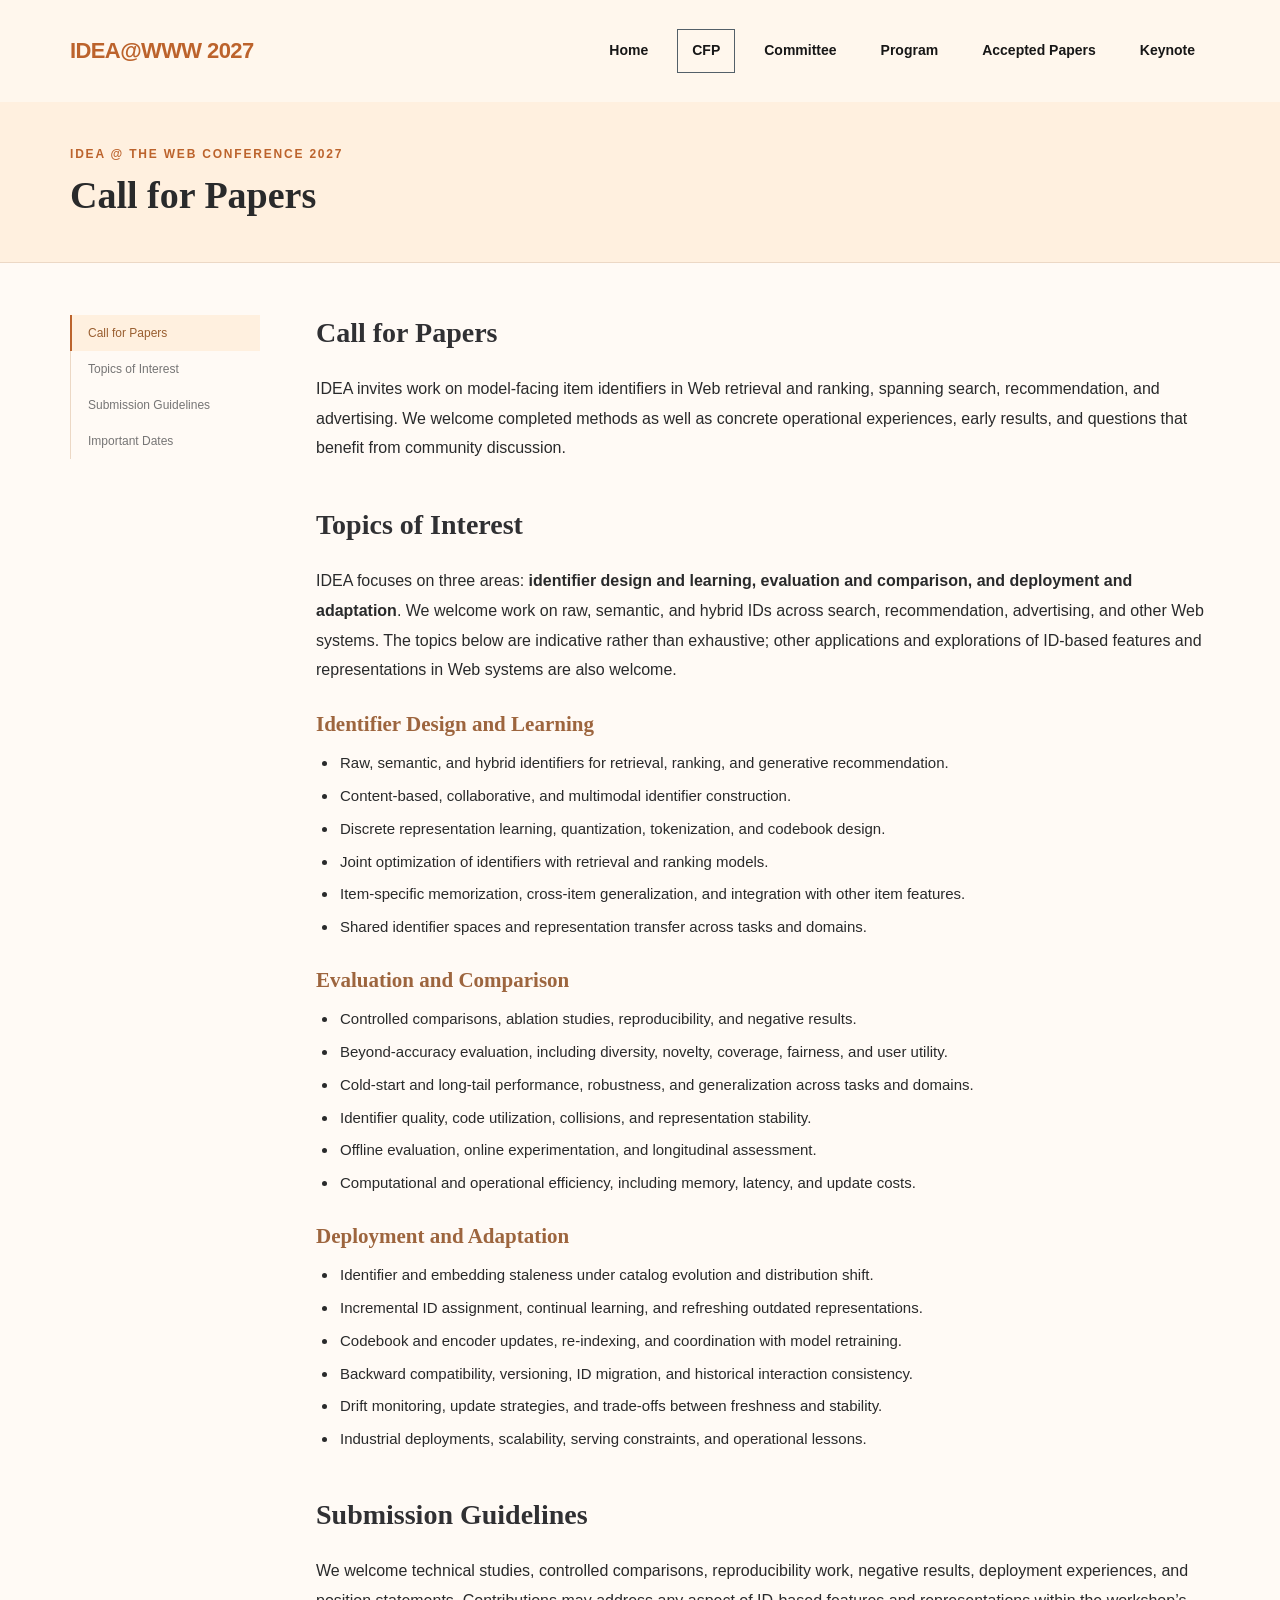
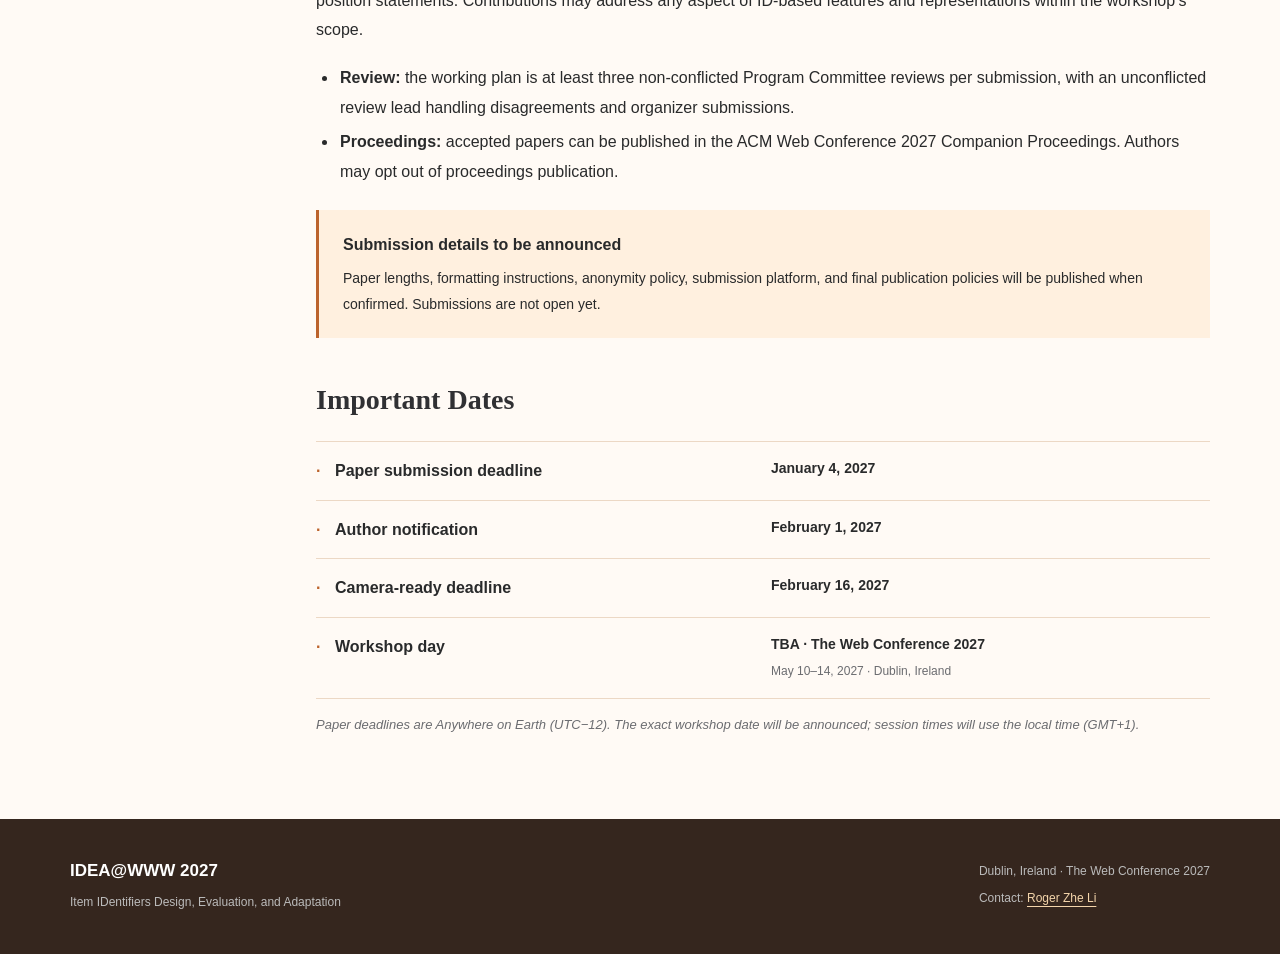
==== cfp.html @ 6f1b74ab "Remove directory labels while retaining page section links" ====
<!doctype html>
<html lang="en">
<head>
<meta charset="utf-8">
<meta name="viewport" content="width=device-width, initial-scale=1">
<title>CFP | IDEA@WWW 2027</title>
<meta name="description" content="IDEA 2027: The First International Workshop on Item IDentifiers Design, Evaluation, and Adaptation. Raw, semantic, and hybrid IDs for search, recommendation, and advertising.">
<link rel="icon" href="assets/favicon.svg" type="image/svg+xml">
<link rel="stylesheet" href="assets/style.css">
<script src="assets/site.js" defer>
</script>
</head>
<body>
<a class="skip-link" href="#main">Skip to content</a>
<header class="site-header">
<div class="container header-inner">
<a class="brand" href="index.html">IDEA@WWW 2027</a><button class="menu-toggle" type="button" aria-controls="site-nav" aria-expanded="false">Menu <span aria-hidden="true">☰</span></button>
<nav id="site-nav" aria-label="Main navigation">
<a href="index.html">Home</a><a href="cfp.html" aria-current="page">CFP</a><a href="committee.html">Committee</a><a href="program.html">Program</a><a href="papers.html">Accepted Papers</a><a href="keynote.html">Keynote</a>
</nav>
</div>
</header>
<section class="page-banner">
<div class="container">
<p class="eyebrow">
IDEA @ The Web Conference 2027
</p>
<h1>
Call for Papers
</h1>
</div>
</section>
<main id="main" class="container page-layout">
<aside class="toc">
<nav aria-label="Page sections">
<a href="#call">Call for Papers</a><a href="#topics">Topics of Interest</a><a href="#submission">Submission Guidelines</a><a href="#dates">Important Dates</a>
</nav>
</aside>
<div class="main-content">
<section id="call" class="content-section">
<h2>
Call for Papers
</h2>
<p>
IDEA invites work on model-facing item identifiers in Web retrieval and ranking, spanning search, recommendation, and advertising. We welcome completed methods as well as concrete operational experiences, early results, and questions that benefit from community discussion.
</p>
</section>
<section id="topics" class="content-section">
<h2>Topics of Interest</h2>
<p>IDEA focuses on three areas: <strong>identifier design and learning, evaluation and comparison, and deployment and adaptation</strong>. We welcome work on raw, semantic, and hybrid IDs across search, recommendation, advertising, and other Web systems. The topics below are indicative rather than exhaustive; other applications and explorations of ID-based features and representations in Web systems are also welcome.</p>
<div class="topic">
<h3>Identifier Design and Learning</h3>
<ul>
<li>Raw, semantic, and hybrid identifiers for retrieval, ranking, and generative recommendation.</li>
<li>Content-based, collaborative, and multimodal identifier construction.</li>
<li>Discrete representation learning, quantization, tokenization, and codebook design.</li>
<li>Joint optimization of identifiers with retrieval and ranking models.</li>
<li>Item-specific memorization, cross-item generalization, and integration with other item features.</li>
<li>Shared identifier spaces and representation transfer across tasks and domains.</li>
</ul>
</div>
<div class="topic">
<h3>Evaluation and Comparison</h3>
<ul>
<li>Controlled comparisons, ablation studies, reproducibility, and negative results.</li>
<li>Beyond-accuracy evaluation, including diversity, novelty, coverage, fairness, and user utility.</li>
<li>Cold-start and long-tail performance, robustness, and generalization across tasks and domains.</li>
<li>Identifier quality, code utilization, collisions, and representation stability.</li>
<li>Offline evaluation, online experimentation, and longitudinal assessment.</li>
<li>Computational and operational efficiency, including memory, latency, and update costs.</li>
</ul>
</div>
<div class="topic">
<h3>Deployment and Adaptation</h3>
<ul>
<li>Identifier and embedding staleness under catalog evolution and distribution shift.</li>
<li>Incremental ID assignment, continual learning, and refreshing outdated representations.</li>
<li>Codebook and encoder updates, re-indexing, and coordination with model retraining.</li>
<li>Backward compatibility, versioning, ID migration, and historical interaction consistency.</li>
<li>Drift monitoring, update strategies, and trade-offs between freshness and stability.</li>
<li>Industrial deployments, scalability, serving constraints, and operational lessons.</li>
</ul>
</div>

</section>
<section id="submission" class="content-section">
<h2>
Submission Guidelines
</h2>
<p>
We welcome technical studies, controlled comparisons, reproducibility work, negative results, deployment experiences, and position statements. Contributions may address any aspect of ID-based features and representations within the workshop’s scope.
</p>
<ul>
<li>
<strong>Review:</strong> the working plan is at least three non-conflicted Program Committee reviews per submission, with an unconflicted review lead handling disagreements and organizer submissions.
</li>
<li>
<strong>Proceedings:</strong> accepted papers can be published in the ACM Web Conference 2027 Companion Proceedings. Authors may opt out of proceedings publication.
</li>
</ul>
<div class="notice">
<strong>Submission details to be announced</strong>
<p>
Paper lengths, formatting instructions, anonymity policy, submission platform, and final publication policies will be published when confirmed. Submissions are not open yet.
</p>
</div>
</section>
<section id="dates" class="content-section">
<h2>
Important Dates
</h2>
<dl class="dates">
<div>
<dt>
Paper submission deadline
</dt>
<dd>January 4, 2027</dd>
</div>
<div>
<dt>
Author notification
</dt>
<dd>February 1, 2027</dd>
</div>
<div>
<dt>
Camera-ready deadline
</dt>
<dd>February 16, 2027</dd>
</div>
<div>
<dt>
Workshop day
</dt>
<dd>
TBA · The Web Conference 2027<br><span>May 10–14, 2027 · Dublin, Ireland</span>
</dd>
</div>
</dl>
<p class="note">
Paper deadlines are Anywhere on Earth (UTC−12). The exact workshop date will be announced; session times will use the local time (GMT+1).
</p>
</section>
</div>
</main>
<footer>
<div class="container footer-inner">
<div>
<a class="footer-brand" href="index.html">IDEA@WWW 2027</a>
<p>
Item IDentifiers Design, Evaluation, and Adaptation
</p>
</div>
<div>
<p>
Dublin, Ireland · The Web Conference 2027
</p>
<p>
Contact: <a href="mailto:roger.zhe.li@huawei.com">Roger Zhe Li</a>
</p>
</div>
</div>
</footer>
</body>
</html>
---- assets/style.css ----
:root {
  --accent:#bc632c;
  --ink:#292a2b;
  --muted:#6b6c70;
  --line:#ecd8c5;
  --cream:#fff0df
}
* {
  box-sizing:border-box
}
html {
  scroll-behavior:smooth;
  scroll-padding-top:24px
}
body {
  margin:0;
  color:var(--ink);
  background:#fffaf5;
  font:16px/1.85 "Open Sans",Arial,sans-serif
}
a {
  color:#a36535;
  text-underline-offset:4px
}
a:hover {
  color:#704322
}
a:focus-visible,button:focus-visible {
  outline:3px solid #b77a49;
  outline-offset:5px
}
.container {
  width:min(1140px,calc(100% - 64px));
  margin:auto
}
.site-header {
  background:#fff7ed
}
.header-inner {
  min-height:102px;
  display:flex;
  align-items:center;
  justify-content:space-between;
  gap:28px
}
.brand {
  font-size:22px;
  letter-spacing:-.6px;
  font-weight:800;
  color:var(--accent);
  text-decoration:none;
  white-space:nowrap
}
#site-nav {
  display:flex;
  gap:14px;
  align-items:center
}
#site-nav a {
  padding:8px 14px;
  color:#171717;
  text-decoration:none;
  font-size:14px;
  font-weight:600;
  border:1px solid transparent;
  white-space:nowrap
}
#site-nav a:hover {
  color:var(--accent)
}
#site-nav a[aria-current=page] {
  border-color:#536069
}
.menu-toggle {
  display:none
}
.skip-link {
  position:absolute;
  top:-100px;
  left:12px;
  z-index:5;
  background:#fff7ed;
  padding:8px
}
.skip-link:focus {
  top:8px
}
.hero {
  position:relative;
  isolation:isolate;
  background:#7c573d;
  min-height:600px;
  display:flex;
  align-items:center;
  padding:0
}
.hero::before {
  content:"";
  position:absolute;
  inset:0;
  z-index:-1;
  background:url('dublin-city.jpg') center 32%/cover no-repeat;
  filter:saturate(.78) sepia(.15) brightness(1.08)
}
.hero-overlay {
  width:100%;
  min-height:inherit;
  display:grid;
  place-items:center;
  background:linear-gradient(180deg,rgba(80,48,28,.20),rgba(59,35,21,.40));
  padding:60px 24px
}
.hero-copy {
  text-align:center;
  max-width:1080px;
  margin:auto;
  color:#fff;
  text-shadow:0 2px 8px rgba(35,25,17,.40)
}
.eyebrow {
  font-size:12px;
  font-weight:600;
  letter-spacing:1.8px;
  text-transform:uppercase;
  line-height:1.7;
  margin:0 0 20px
}
.hero h1 {
  font:700 clamp(30px,3.5vw,46px)/1.22 Georgia,"Times New Roman",serif;
  letter-spacing:-.4px;
  margin:0
}
.hero h1 span {
  font-size:.78em
}
.hero-acronym {
  font-size:14px;
  font-weight:700;
  letter-spacing:4px;
  margin:16px 0 14px;
  color:#f5d4a2
}
.hero-details {
  display:flex;
  flex-wrap:wrap;
  justify-content:center;
  gap:10px;
  padding:0;
  list-style:none;
  margin:18px 0 14px
}
.hero-details li {
  font-size:13px;
  border:1px solid #ffffff50;
  border-radius:24px;
  padding:4px 14px;
  background:#00000010
}
.hero-deadline {
  font-size:15px;
  margin:16px 0
}
.button {
  display:inline-block;
  text-decoration:none;
  font-weight:700;
  font-size:15px;
  color:#25211b;
  background:#f4ae68;
  padding:12px 24px;
  border-radius:3px;
  line-height:1.6
}
.button:hover {
  background:#ffc78f;
  color:#25211b
}
.hero-button {
  margin-top:2px
}
.page-banner {
  background:var(--cream);
  border-bottom:1px solid var(--line);
  padding:42px 0
}
.page-banner .eyebrow {
  color:var(--accent);
  margin-bottom:8px
}
.page-banner h1 {
  font:700 38px/1.25 Georgia,serif;
  margin:0
}
.page-layout {
  display:grid;
  grid-template-columns:190px minmax(0,1fr);
  gap:56px;
  padding-top:52px;
  padding-bottom:64px
}
.toc nav {
  position:sticky;
  top:28px;
  border-left:1px solid var(--line)
}
.toc p {
  padding-left:16px;
  font-size:10px;
  letter-spacing:1.6px;
  font-weight:700;
  color:#96918b;
  margin:0 0 12px
}
.toc a {
  display:block;
  font-size:12px;
  line-height:1.5;
  text-decoration:none;
  padding:9px 16px;
  color:#767575;
  border-left:2px solid transparent;
  margin-left:-1px
}
.toc a:hover,.toc a[aria-current=location] {
  border-color:var(--accent);
  color:#995e30;
  background:#fff0df
}
.content-section {
  margin-bottom:44px;
  scroll-margin-top:28px
}
.content-section:last-child {
  margin-bottom:0
}
h2 {
  font:700 28px/1.3 Georgia,serif;
  color:#303033;
  margin:0 0 23px
}
h3 {
  font-size:18px;
  line-height:1.5;
  margin:0 0 9px
}
p {
  margin:0 0 18px
}
ul,ol {
  padding-left:22px;
  margin:0 0 20px
}
li {
  padding-left:2px;
  margin-bottom:5px
}
.dates {
  margin:0 0 14px
}
.dates>div {
  display:grid;
  grid-template-columns:1fr 1fr;
  gap:16px;
  padding:14px 0;
  border-bottom:1px solid var(--line)
}
.dates>div:first-child {
  border-top:1px solid var(--line)
}
dt {
  font-weight:600;
  position:relative;
  padding-left:19px
}
dt:before {
  content:'·';
  color:var(--accent);
  position:absolute;
  left:0
}
dd {
  margin:0;
  font-weight:600;
  font-size:14px
}
.dates span {
  font-weight:400;
  color:var(--muted);
  font-size:12px
}
.note {
  font-size:13px;
  color:var(--muted);
  font-style:italic
}
.topic {
  margin:24px 0
}
.topic h3 {
  color:#9d653e;
  font-family:Georgia,serif;
  font-size:21px
}
.topic p {
  margin-bottom:8px
}
.topic li {
  font-size:15px
}
.notice {
  border-left:3px solid var(--accent);
  background:var(--cream);
  padding:20px 24px;
  margin:24px 0
}
.notice p {
  margin:6px 0 0;
  font-size:14px
}
.spaced li {
  margin-bottom:12px
}
.people {
  display:grid;
  grid-template-columns:repeat(3,minmax(0,1fr));
  gap:30px 22px
}
.person {
  text-align:center;
  padding:10px 0
}
.initials {
  width:80px;
  height:80px;
  display:grid;
  place-items:center;
  border-radius:50%;
  background:#f2e9de;
  color:#a26c40;
  font:26px Georgia,serif;
  margin:0 auto 14px
}
.person h3 {
  font-size:16px;
  margin-bottom:6px
}
.person h3 a {
  text-decoration:none;
  color:#353535
}
.person p {
  font-size:12px;
  line-height:1.7;
  color:#5e6063;
  margin:0
}
.person p span {
  font-size:11px;
  color:#888
}
.table-wrap {
  overflow-x:auto
}
table {
  border-collapse:collapse;
  width:100%;
  text-align:left;
  font-size:14px
}
th,td {
  padding:13px 16px;
  border-bottom:1px solid var(--line)
}
thead {
  background:var(--cream)
}
tbody th {
  font-weight:500;
  white-space:nowrap
}
.speaker {
  padding:28px 0;
  border-bottom:1px solid var(--line)
}
.speaker h3 {
  font:700 27px Georgia,serif
}
.affiliation {
  color:var(--accent);
  font-size:14px;
  margin-top:10px
}
.speaker-label {
  letter-spacing:1.5px;
  font-size:10px;
  font-weight:700;
  color:#999;
  margin-bottom:12px
}
.session-list {
  padding-left:26px
}
.session-list li {
  padding-left:14px;
  margin:26px 0
}
.session-list li::marker {
  color:var(--accent);
  font-weight:700
}
.session-list h3 {
  margin-bottom:5px
}
.empty-state {
  background:var(--cream);
  padding:48px 24px;
  text-align:center;
  border:1px solid var(--line)
}
.empty-symbol {
  font:48px Georgia,serif;
  color:var(--accent)
}
.empty-state h2 {
  margin:10px 0
}
.empty-state p {
  color:var(--muted)
}
footer {
  background:#35261e;
  color:#bbb;
  font-size:12px;
  padding:36px 0
}
.footer-inner {
  display:flex;
  justify-content:space-between;
  gap:30px
}
footer p {
  margin:5px 0
}
footer a {
  color:#f4d5ab
}
.footer-brand {
  color:white;
  font-size:17px;
  font-weight:700;
  text-decoration:none
}
@media(min-width:1500px) {
  .hero {
  min-height:650px
}

}
@media(max-width:1000px) {
  .header-inner {
  min-height:86px;
  gap:16px
}
.brand {
  font-size:20px
}
#site-nav {
  gap:0
}
#site-nav a {
  font-size:12px;
  padding:8px 9px
}
.page-layout {
  grid-template-columns:160px minmax(0,1fr);
  gap:30px
}

}
@media(max-width:760px) {
  .container {
  width:calc(100% - 36px)
}
.header-inner {
  min-height:76px;
  flex-wrap:wrap;
  gap:0;
  padding-top:17px;
  padding-bottom:17px
}
.menu-toggle {
  display:block;
  background:#fff7ed;
  border:1px solid #ddd;
  padding:6px 10px;
  font:13px Arial,sans-serif;
  color:#333
}
.menu-toggle span {
  margin-left:5px
}
#site-nav {
  display:none;
  width:100%;
  padding-top:16px;
  flex-direction:column;
  align-items:stretch;
  gap:3px
}
#site-nav.is-open {
  display:flex
}
#site-nav a {
  font-size:14px;
  padding:8px 10px
}
.hero {
  min-height:570px;
  padding:0
}
.hero::before {
  background-position:45% center
}
.hero-overlay {
  padding:42px 18px
}
.hero h1 {
  font-size:31px;
  line-height:1.23
}
.hero h1 span {
  font-size:.72em
}
.eyebrow {
  font-size:10px;
  letter-spacing:1.2px
}
.hero-details {
  gap:7px
}
.hero-details li {
  font-size:11px;
  padding:4px 10px
}
.hero-deadline {
  font-size:13px
}
.page-layout {
  display:block;
  padding-top:28px;
  padding-bottom:42px
}
.toc {
  margin-bottom:34px;
  border-bottom:1px solid var(--line);
  padding-bottom:16px
}
.toc nav {
  position:static;
  border:0;
  display:flex;
  flex-wrap:wrap;
  gap:5px 12px
}
.toc p {
  display:none
}
.toc a {
  padding:4px 0;
  border:0;
  margin:0;
  font-size:12px
}
.toc a:hover,.toc a[aria-current=location] {
  background:none;
  text-decoration:underline
}
.content-section {
  margin-bottom:36px
}
h2 {
  font-size:26px;
  margin-bottom:18px
}
body {
  font-size:15px;
  line-height:1.8
}
.dates>div {
  grid-template-columns:1fr;
  gap:3px
}
.dates dd {
  padding-left:19px
}
.people {
  grid-template-columns:repeat(2,minmax(0,1fr));
  gap:20px 14px
}
.footer-inner {
  display:block
}
.footer-inner>div+div {
  margin-top:18px
}
.page-banner {
  padding:32px 0
}
.page-banner h1 {
  font-size:32px
}
.notice {
  padding:17px
}
.speaker h3 {
  font-size:25px
}

}
@media(prefers-reduced-motion:reduce) {
  html {
  scroll-behavior:auto
}

}


.person-photo { display:block; width:128px; height:128px; margin:0 auto 16px; object-fit:cover; object-position:center 25%; border-radius:50%; border:4px solid #fff0df; box-shadow:0 3px 15px #713a1412; }
.person > a { display:block; width:fit-content; margin:auto; }
.person h3 a:hover, .speaker h3 a:hover { color:var(--accent); text-decoration:underline; }
.reviewer-callout { background:var(--cream); border-left:3px solid var(--accent); padding:26px 28px; }
.reviewer-callout h2 { margin-bottom:12px; }
.reviewer-callout p { font-size:14px; }
.keynote-speaker { display:grid; grid-template-columns:160px minmax(0,1fr); gap:28px; align-items:start; }
.speaker-photo { width:160px; height:160px; object-fit:cover; object-position:center 25%; border-radius:50%; border:4px solid #fff0df; }
.speaker h3 a { color:inherit; text-decoration:none; }
.presentation-placeholder { padding:26px; background:var(--cream); border-left:3px solid var(--accent); }
.presentation-placeholder p { margin:0; color:var(--muted); }
@media(max-width:760px) { .keynote-speaker { grid-template-columns:1fr; gap:18px; } .speaker-photo { width:132px; height:132px; } .person-photo { width:110px; height:110px; } .reviewer-callout { padding:22px; } }

/* The homepage is a short introduction; detailed content lives in its own tabs. */
.home-content {
  max-width:900px;
  padding-top:48px;
  padding-bottom:48px;
}
.home-content .reviewer-callout p { margin-bottom:0; }
@media(max-width:760px) {
  .home-content { padding-top:30px; padding-bottom:36px; }
}
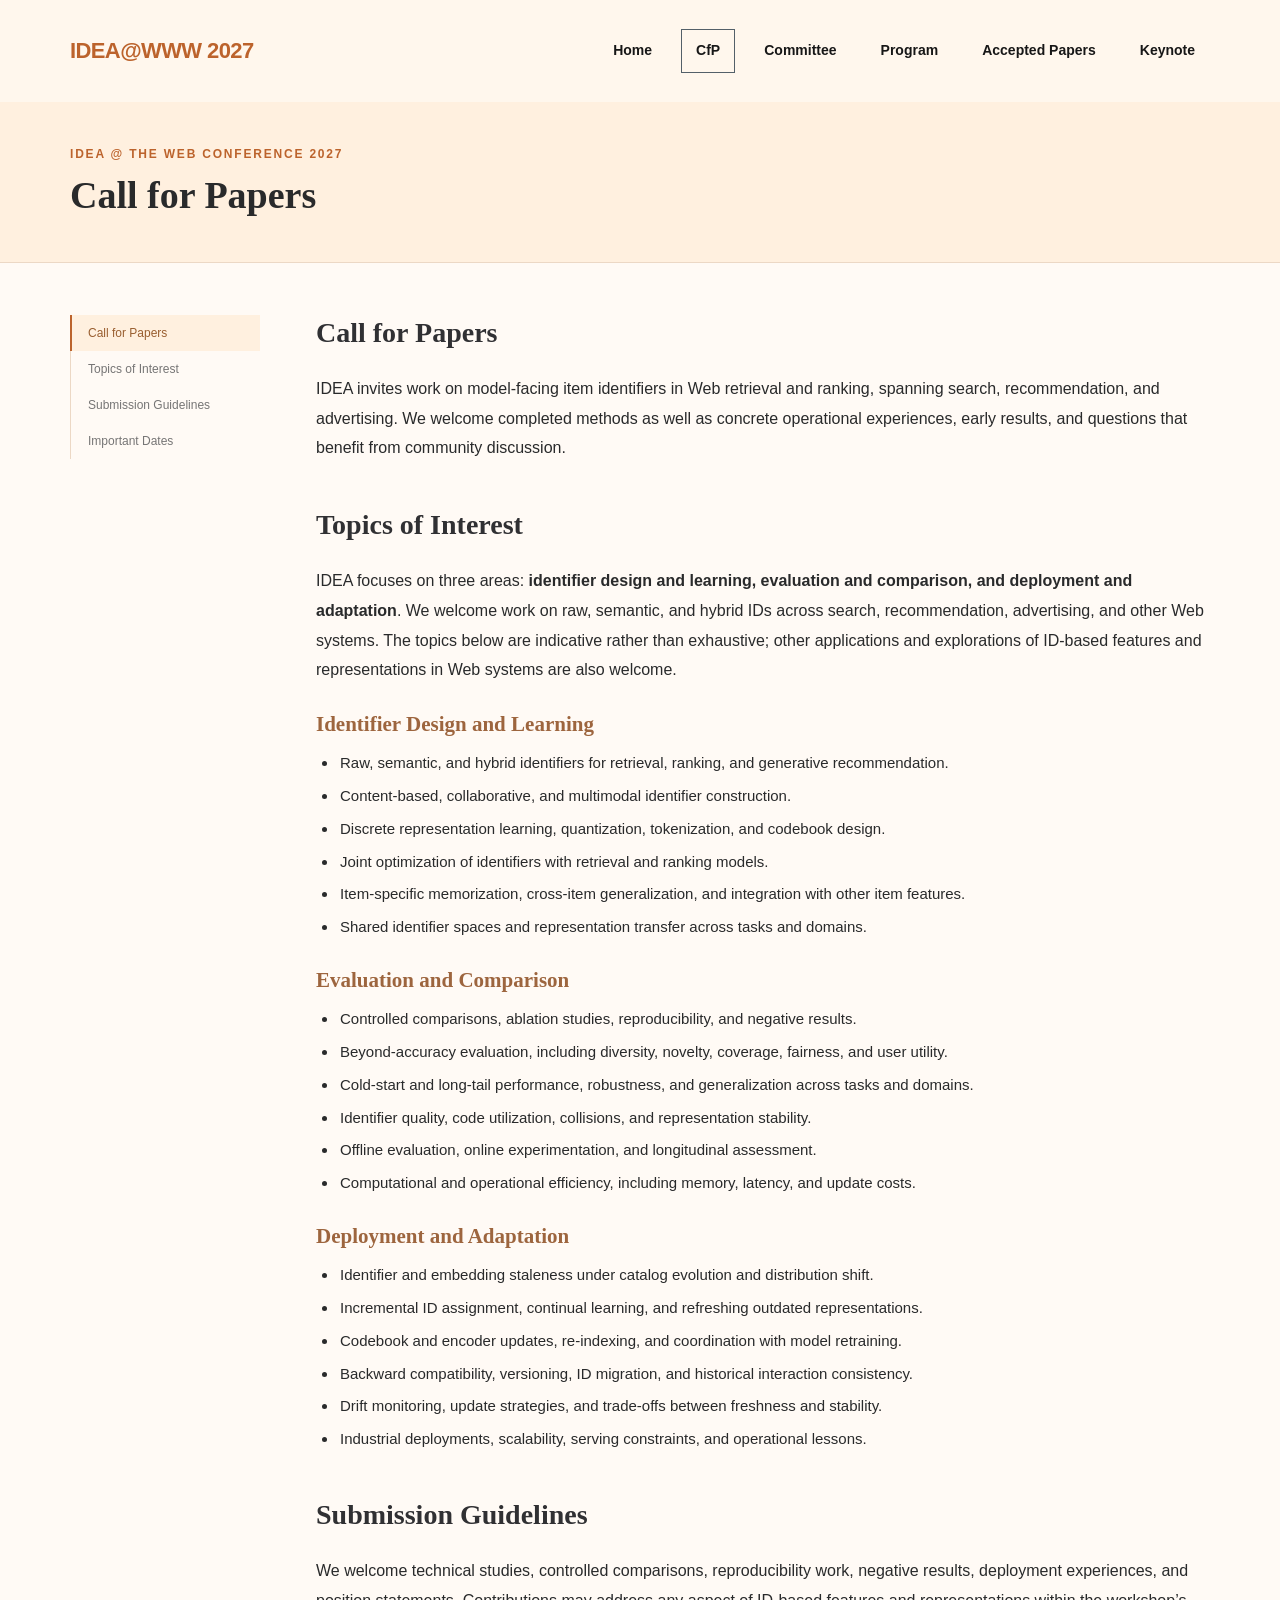
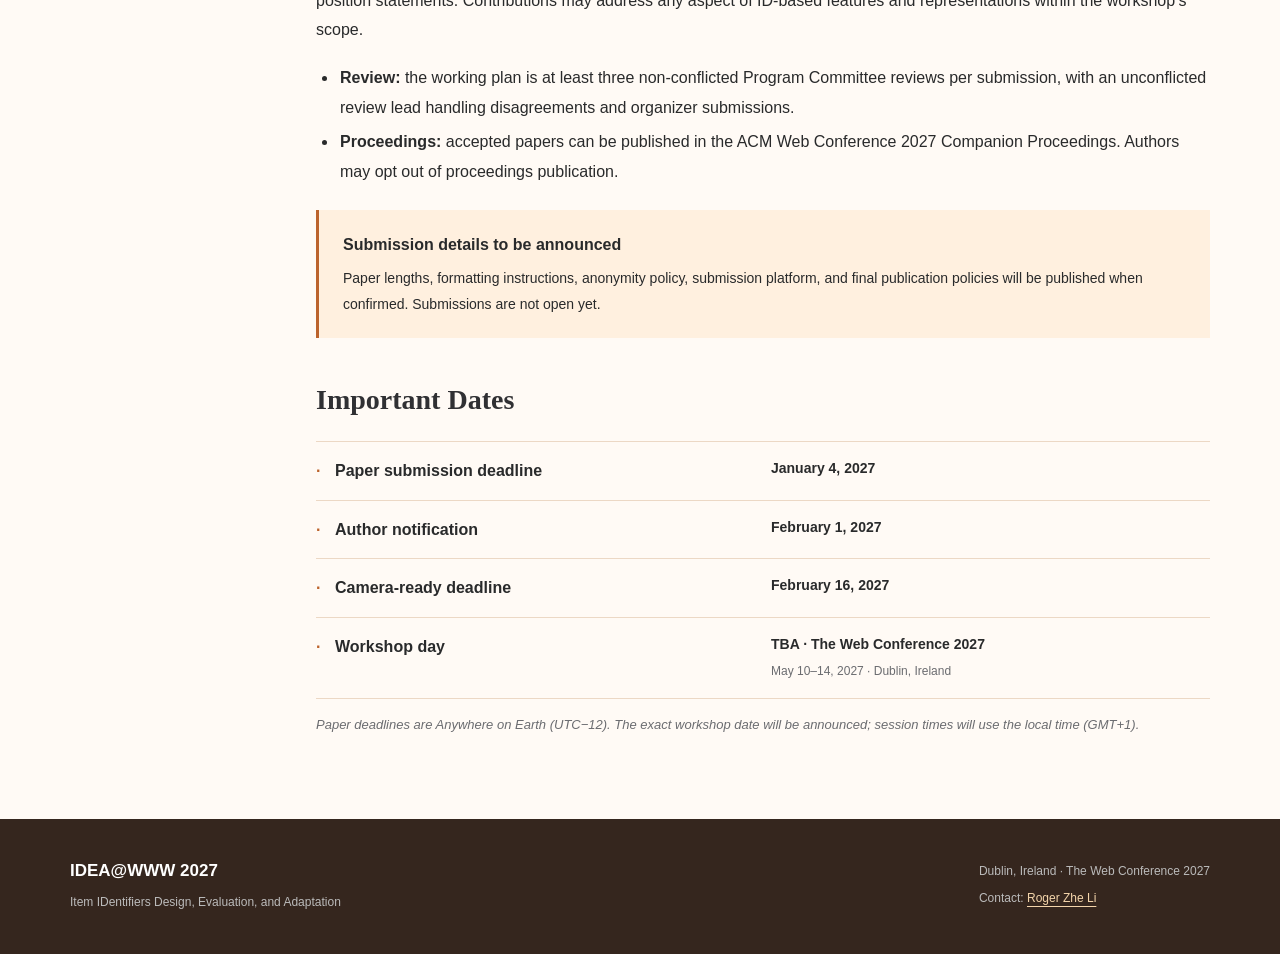
==== commit b5a7fc7f: "Use CfP capitalization consistently" ====
--- a/cfp.html
+++ b/cfp.html
@@ -3,7 +3,7 @@
 <head>
 <meta charset="utf-8">
 <meta name="viewport" content="width=device-width, initial-scale=1">
-<title>CFP | IDEA@WWW 2027</title>
+<title>CfP | IDEA@WWW 2027</title>
 <meta name="description" content="IDEA 2027: The First International Workshop on Item IDentifiers Design, Evaluation, and Adaptation. Raw, semantic, and hybrid IDs for search, recommendation, and advertising.">
 <link rel="icon" href="assets/favicon.svg" type="image/svg+xml">
 <link rel="stylesheet" href="assets/style.css">
@@ -16,7 +16,7 @@
 <div class="container header-inner">
 <a class="brand" href="index.html">IDEA@WWW 2027</a><button class="menu-toggle" type="button" aria-controls="site-nav" aria-expanded="false">Menu <span aria-hidden="true">☰</span></button>
 <nav id="site-nav" aria-label="Main navigation">
-<a href="index.html">Home</a><a href="cfp.html" aria-current="page">CFP</a><a href="committee.html">Committee</a><a href="program.html">Program</a><a href="papers.html">Accepted Papers</a><a href="keynote.html">Keynote</a>
+<a href="index.html">Home</a><a href="cfp.html" aria-current="page">CfP</a><a href="committee.html">Committee</a><a href="program.html">Program</a><a href="papers.html">Accepted Papers</a><a href="keynote.html">Keynote</a>
 </nav>
 </div>
 </header>
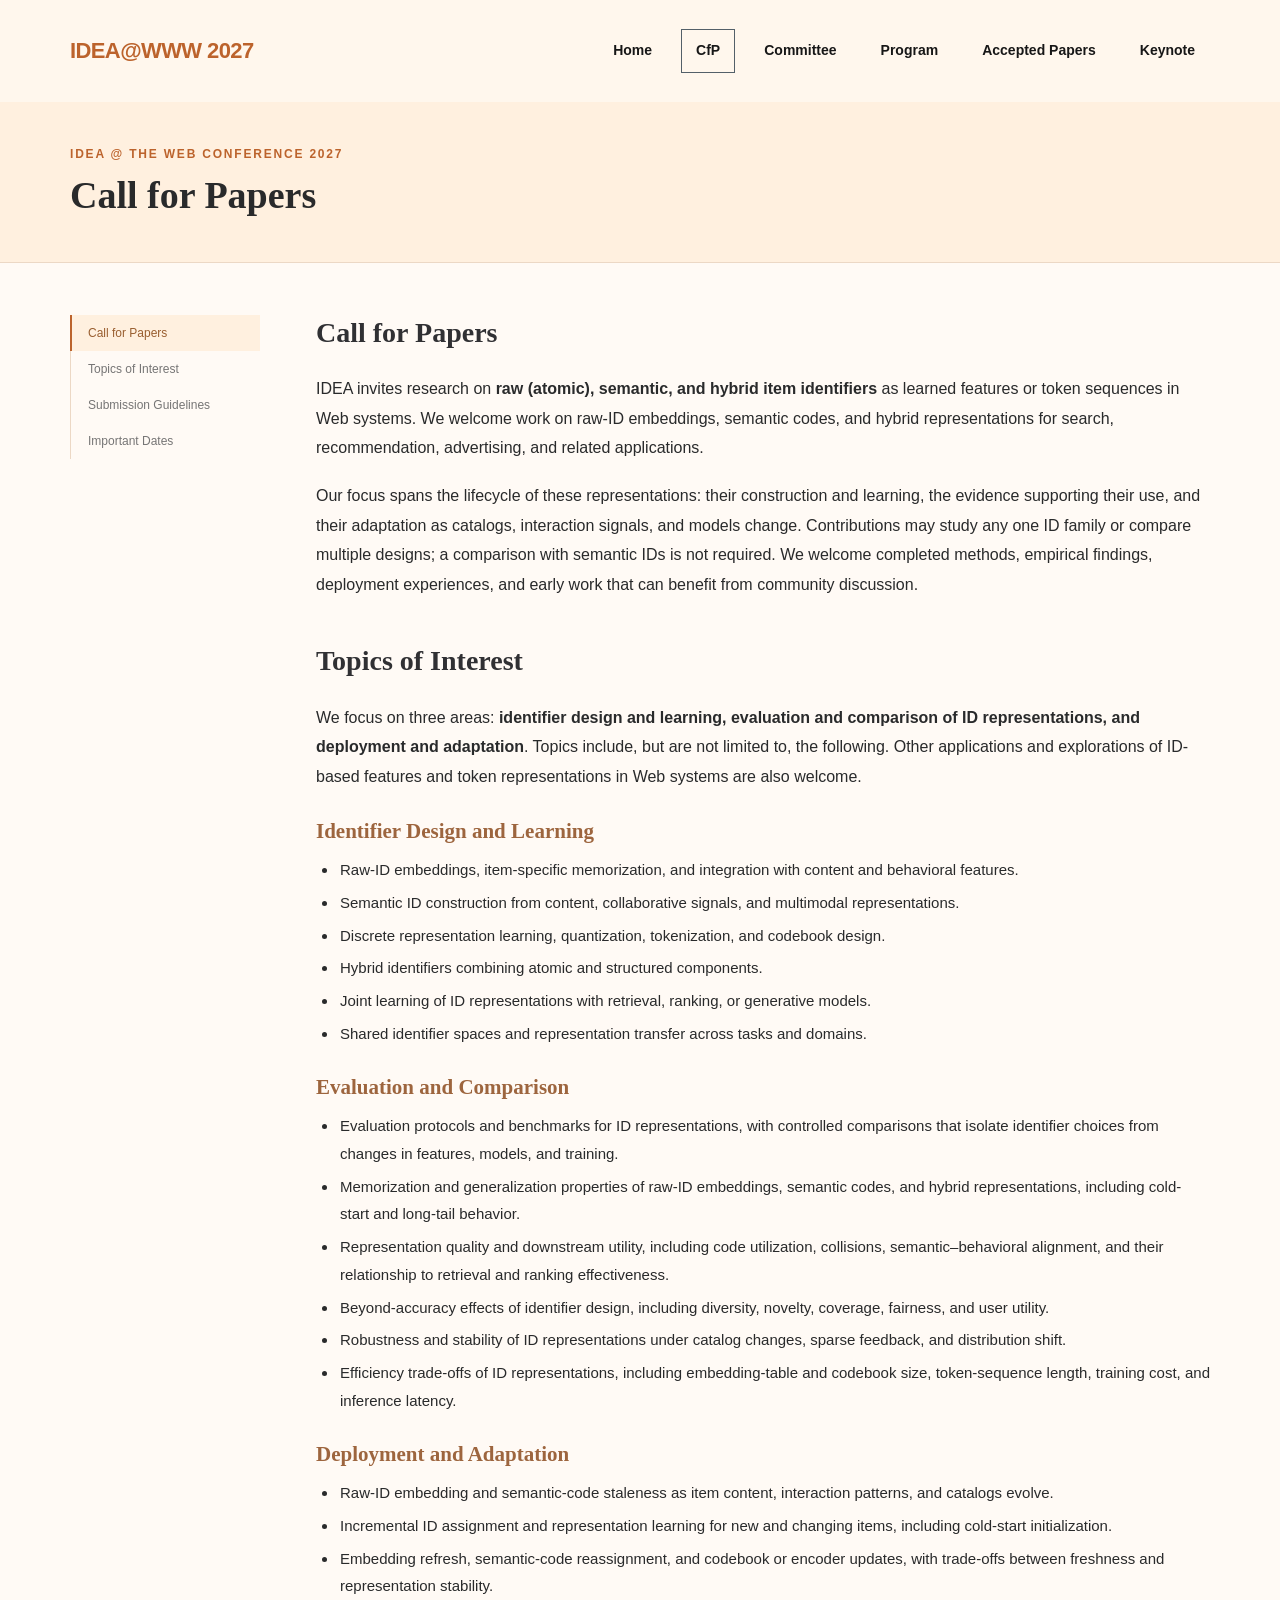
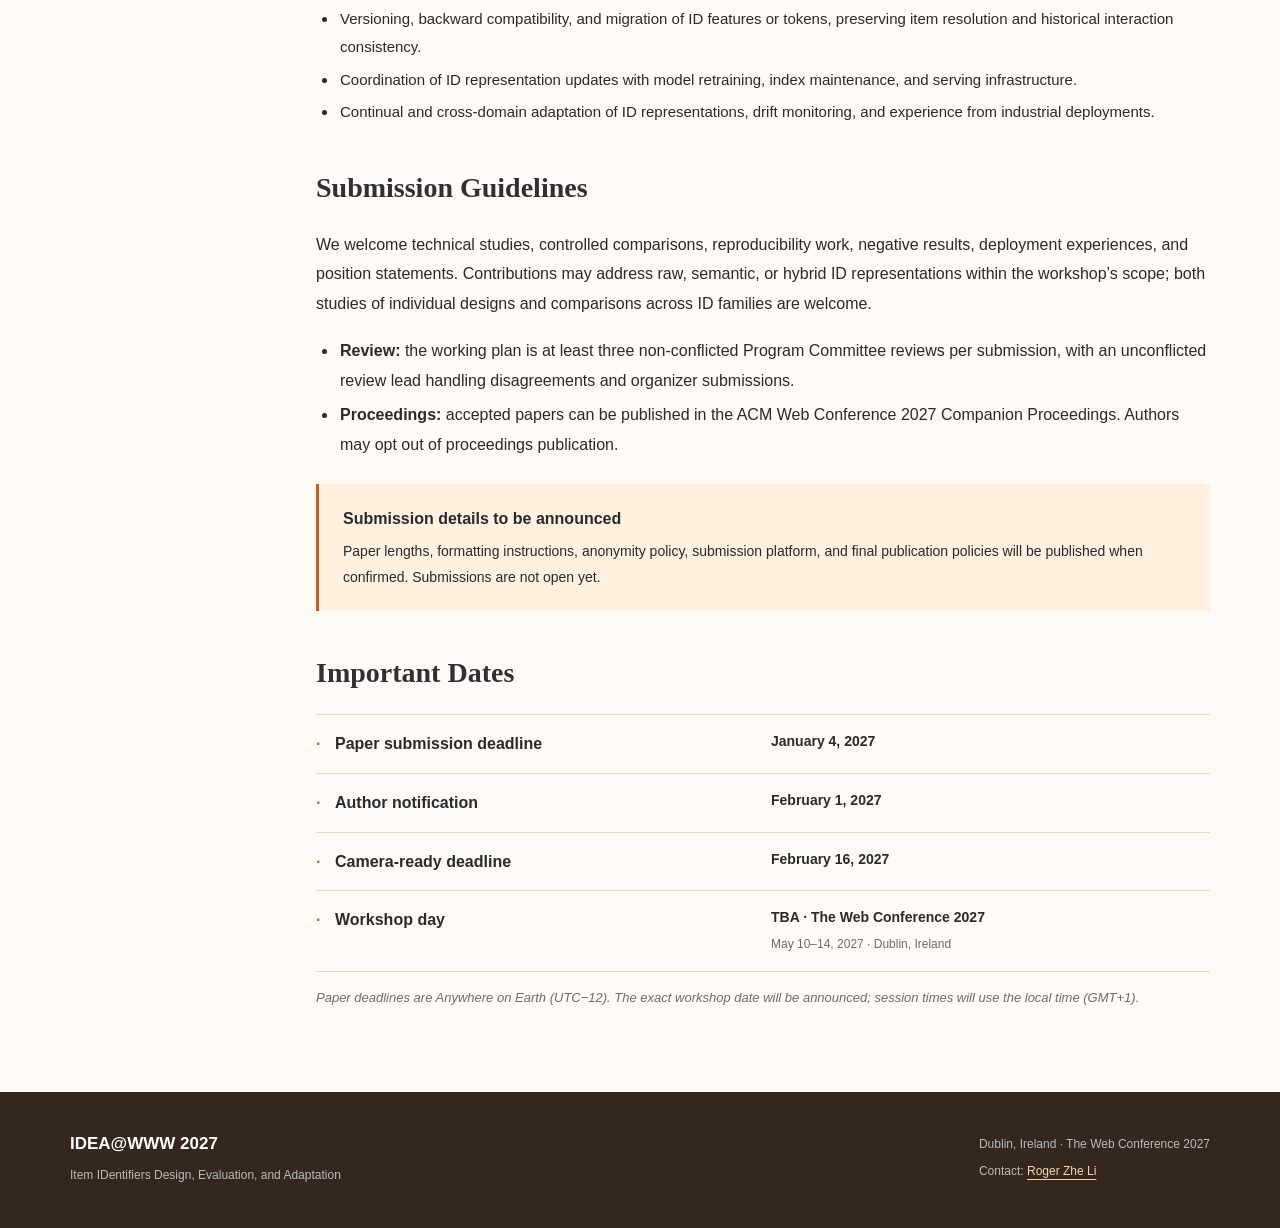
==== commit 56ec0919: "Balance ID families and focus scope on representation design evaluation and adaptation" ====
--- a/cfp.html
+++ b/cfp.html
@@ -38,57 +38,53 @@
 </aside>
 <div class="main-content">
 <section id="call" class="content-section">
-<h2>
-Call for Papers
-</h2>
-<p>
-IDEA invites work on model-facing item identifiers in Web retrieval and ranking, spanning search, recommendation, and advertising. We welcome completed methods as well as concrete operational experiences, early results, and questions that benefit from community discussion.
-</p>
+<h2>Call for Papers</h2>
+<p>IDEA invites research on <strong>raw (atomic), semantic, and hybrid item identifiers</strong> as learned features or token sequences in Web systems. We welcome work on raw-ID embeddings, semantic codes, and hybrid representations for search, recommendation, advertising, and related applications.</p>
+<p>Our focus spans the lifecycle of these representations: their construction and learning, the evidence supporting their use, and their adaptation as catalogs, interaction signals, and models change. Contributions may study any one ID family or compare multiple designs; a comparison with semantic IDs is not required. We welcome completed methods, empirical findings, deployment experiences, and early work that can benefit from community discussion.</p>
 </section>
 <section id="topics" class="content-section">
 <h2>Topics of Interest</h2>
-<p>IDEA focuses on three areas: <strong>identifier design and learning, evaluation and comparison, and deployment and adaptation</strong>. We welcome work on raw, semantic, and hybrid IDs across search, recommendation, advertising, and other Web systems. The topics below are indicative rather than exhaustive; other applications and explorations of ID-based features and representations in Web systems are also welcome.</p>
+<p>We focus on three areas: <strong>identifier design and learning, evaluation and comparison of ID representations, and deployment and adaptation</strong>. Topics include, but are not limited to, the following. Other applications and explorations of ID-based features and token representations in Web systems are also welcome.</p>
 <div class="topic">
 <h3>Identifier Design and Learning</h3>
 <ul>
-<li>Raw, semantic, and hybrid identifiers for retrieval, ranking, and generative recommendation.</li>
-<li>Content-based, collaborative, and multimodal identifier construction.</li>
+<li>Raw-ID embeddings, item-specific memorization, and integration with content and behavioral features.</li>
+<li>Semantic ID construction from content, collaborative signals, and multimodal representations.</li>
 <li>Discrete representation learning, quantization, tokenization, and codebook design.</li>
-<li>Joint optimization of identifiers with retrieval and ranking models.</li>
-<li>Item-specific memorization, cross-item generalization, and integration with other item features.</li>
+<li>Hybrid identifiers combining atomic and structured components.</li>
+<li>Joint learning of ID representations with retrieval, ranking, or generative models.</li>
 <li>Shared identifier spaces and representation transfer across tasks and domains.</li>
 </ul>
 </div>
 <div class="topic">
 <h3>Evaluation and Comparison</h3>
 <ul>
-<li>Controlled comparisons, ablation studies, reproducibility, and negative results.</li>
-<li>Beyond-accuracy evaluation, including diversity, novelty, coverage, fairness, and user utility.</li>
-<li>Cold-start and long-tail performance, robustness, and generalization across tasks and domains.</li>
-<li>Identifier quality, code utilization, collisions, and representation stability.</li>
-<li>Offline evaluation, online experimentation, and longitudinal assessment.</li>
-<li>Computational and operational efficiency, including memory, latency, and update costs.</li>
+<li>Evaluation protocols and benchmarks for ID representations, with controlled comparisons that isolate identifier choices from changes in features, models, and training.</li>
+<li>Memorization and generalization properties of raw-ID embeddings, semantic codes, and hybrid representations, including cold-start and long-tail behavior.</li>
+<li>Representation quality and downstream utility, including code utilization, collisions, semantic–behavioral alignment, and their relationship to retrieval and ranking effectiveness.</li>
+<li>Beyond-accuracy effects of identifier design, including diversity, novelty, coverage, fairness, and user utility.</li>
+<li>Robustness and stability of ID representations under catalog changes, sparse feedback, and distribution shift.</li>
+<li>Efficiency trade-offs of ID representations, including embedding-table and codebook size, token-sequence length, training cost, and inference latency.</li>
 </ul>
 </div>
 <div class="topic">
 <h3>Deployment and Adaptation</h3>
 <ul>
-<li>Identifier and embedding staleness under catalog evolution and distribution shift.</li>
-<li>Incremental ID assignment, continual learning, and refreshing outdated representations.</li>
-<li>Codebook and encoder updates, re-indexing, and coordination with model retraining.</li>
-<li>Backward compatibility, versioning, ID migration, and historical interaction consistency.</li>
-<li>Drift monitoring, update strategies, and trade-offs between freshness and stability.</li>
-<li>Industrial deployments, scalability, serving constraints, and operational lessons.</li>
+<li>Raw-ID embedding and semantic-code staleness as item content, interaction patterns, and catalogs evolve.</li>
+<li>Incremental ID assignment and representation learning for new and changing items, including cold-start initialization.</li>
+<li>Embedding refresh, semantic-code reassignment, and codebook or encoder updates, with trade-offs between freshness and representation stability.</li>
+<li>Versioning, backward compatibility, and migration of ID features or tokens, preserving item resolution and historical interaction consistency.</li>
+<li>Coordination of ID representation updates with model retraining, index maintenance, and serving infrastructure.</li>
+<li>Continual and cross-domain adaptation of ID representations, drift monitoring, and experience from industrial deployments.</li>
 </ul>
 </div>
-
 </section>
 <section id="submission" class="content-section">
 <h2>
 Submission Guidelines
 </h2>
 <p>
-We welcome technical studies, controlled comparisons, reproducibility work, negative results, deployment experiences, and position statements. Contributions may address any aspect of ID-based features and representations within the workshop’s scope.
+We welcome technical studies, controlled comparisons, reproducibility work, negative results, deployment experiences, and position statements. Contributions may address raw, semantic, or hybrid ID representations within the workshop’s scope; both studies of individual designs and comparisons across ID families are welcome.
 </p>
 <ul>
 <li>
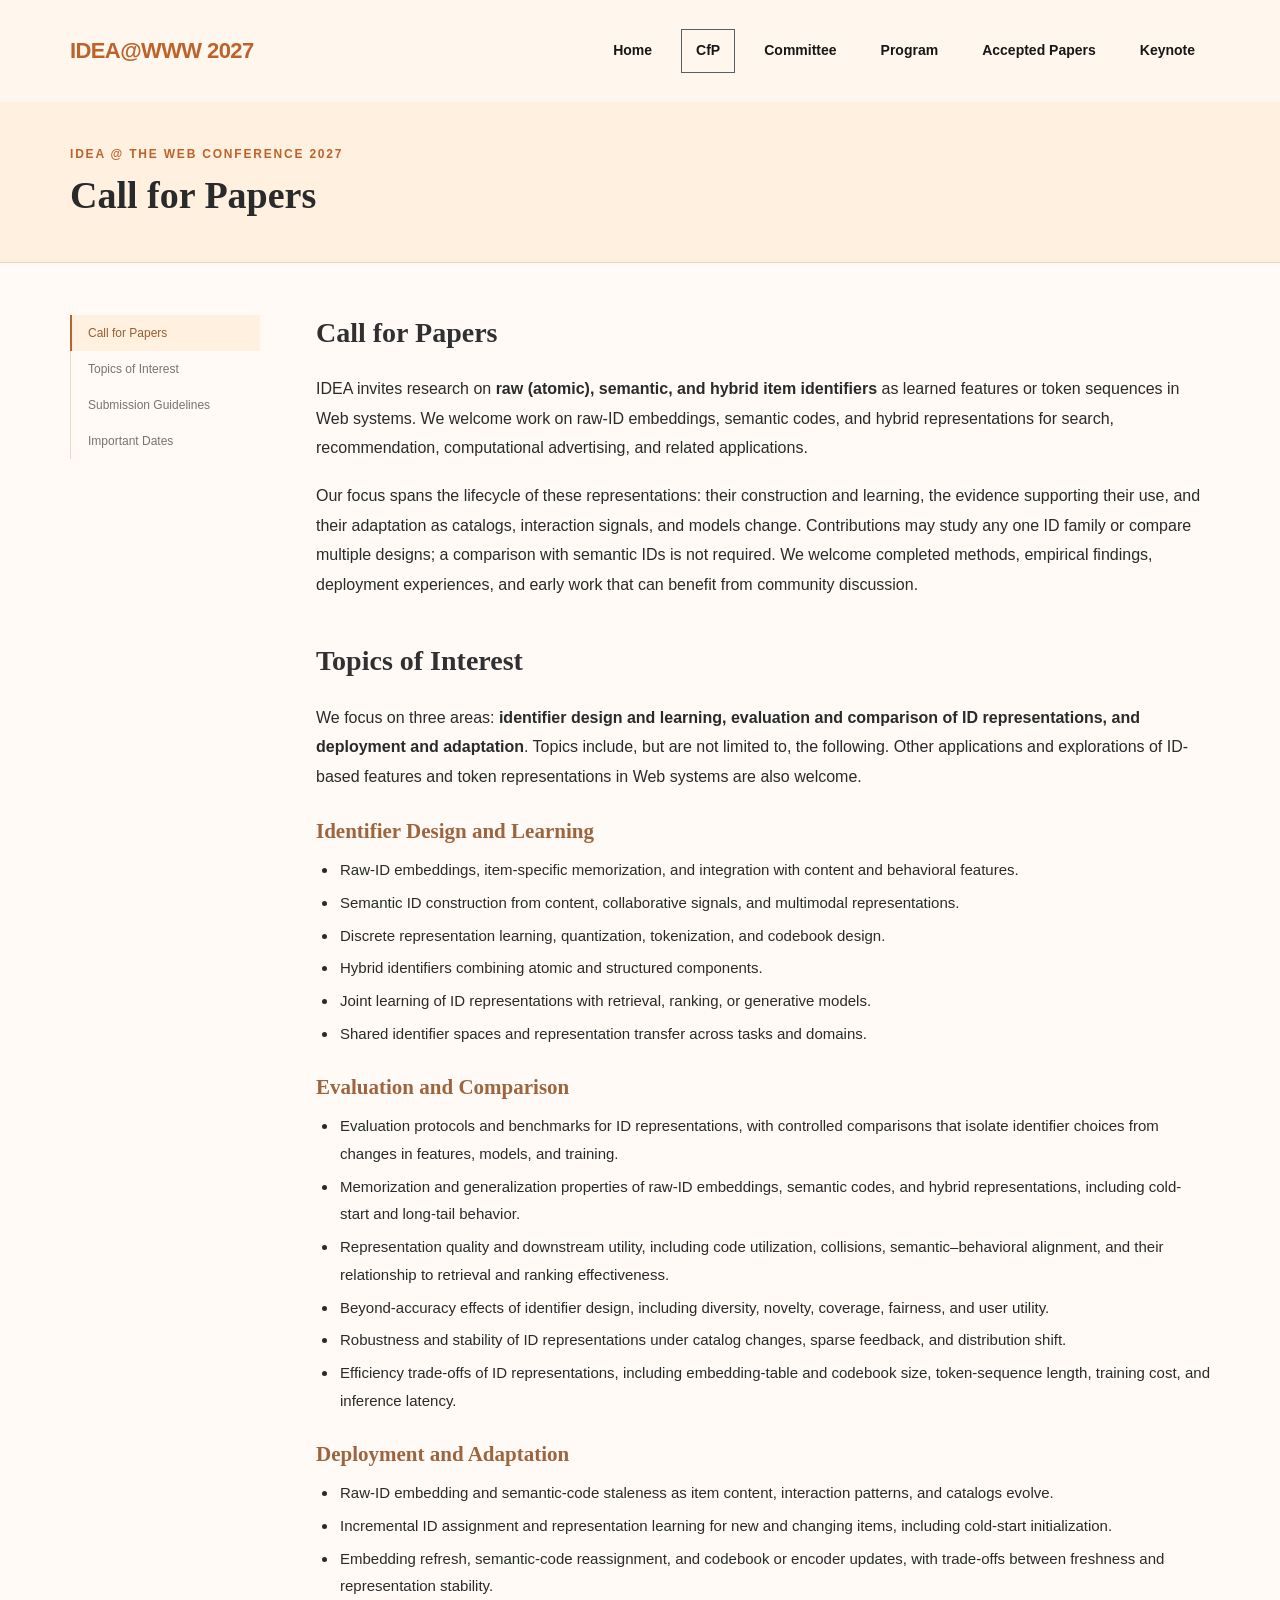
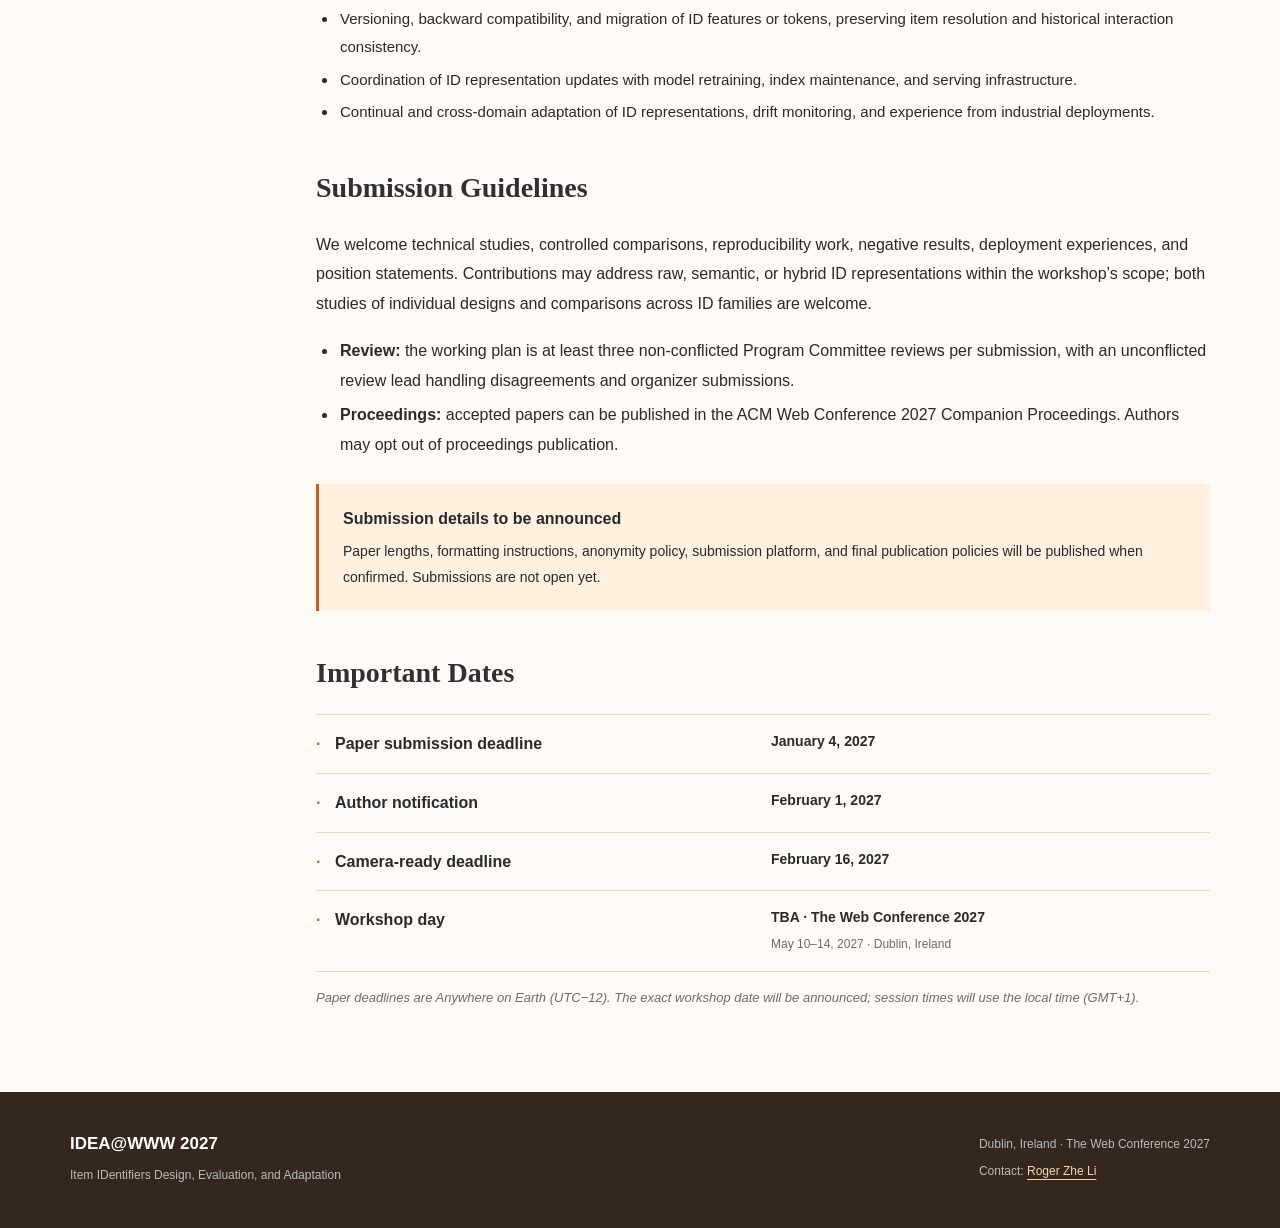
==== commit ba6fdb86: "Specify computational advertising throughout website" ====
--- a/cfp.html
+++ b/cfp.html
@@ -4,7 +4,7 @@
 <meta charset="utf-8">
 <meta name="viewport" content="width=device-width, initial-scale=1">
 <title>CfP | IDEA@WWW 2027</title>
-<meta name="description" content="IDEA 2027: The First International Workshop on Item IDentifiers Design, Evaluation, and Adaptation. Raw, semantic, and hybrid IDs for search, recommendation, and advertising.">
+<meta name="description" content="IDEA 2027: The First International Workshop on Item IDentifiers Design, Evaluation, and Adaptation. Raw, semantic, and hybrid IDs for search, recommendation, and computational advertising.">
 <link rel="icon" href="assets/favicon.svg" type="image/svg+xml">
 <link rel="stylesheet" href="assets/style.css">
 <script src="assets/site.js" defer>
@@ -39,7 +39,7 @@
 <div class="main-content">
 <section id="call" class="content-section">
 <h2>Call for Papers</h2>
-<p>IDEA invites research on <strong>raw (atomic), semantic, and hybrid item identifiers</strong> as learned features or token sequences in Web systems. We welcome work on raw-ID embeddings, semantic codes, and hybrid representations for search, recommendation, advertising, and related applications.</p>
+<p>IDEA invites research on <strong>raw (atomic), semantic, and hybrid item identifiers</strong> as learned features or token sequences in Web systems. We welcome work on raw-ID embeddings, semantic codes, and hybrid representations for search, recommendation, computational advertising, and related applications.</p>
 <p>Our focus spans the lifecycle of these representations: their construction and learning, the evidence supporting their use, and their adaptation as catalogs, interaction signals, and models change. Contributions may study any one ID family or compare multiple designs; a comparison with semantic IDs is not required. We welcome completed methods, empirical findings, deployment experiences, and early work that can benefit from community discussion.</p>
 </section>
 <section id="topics" class="content-section">
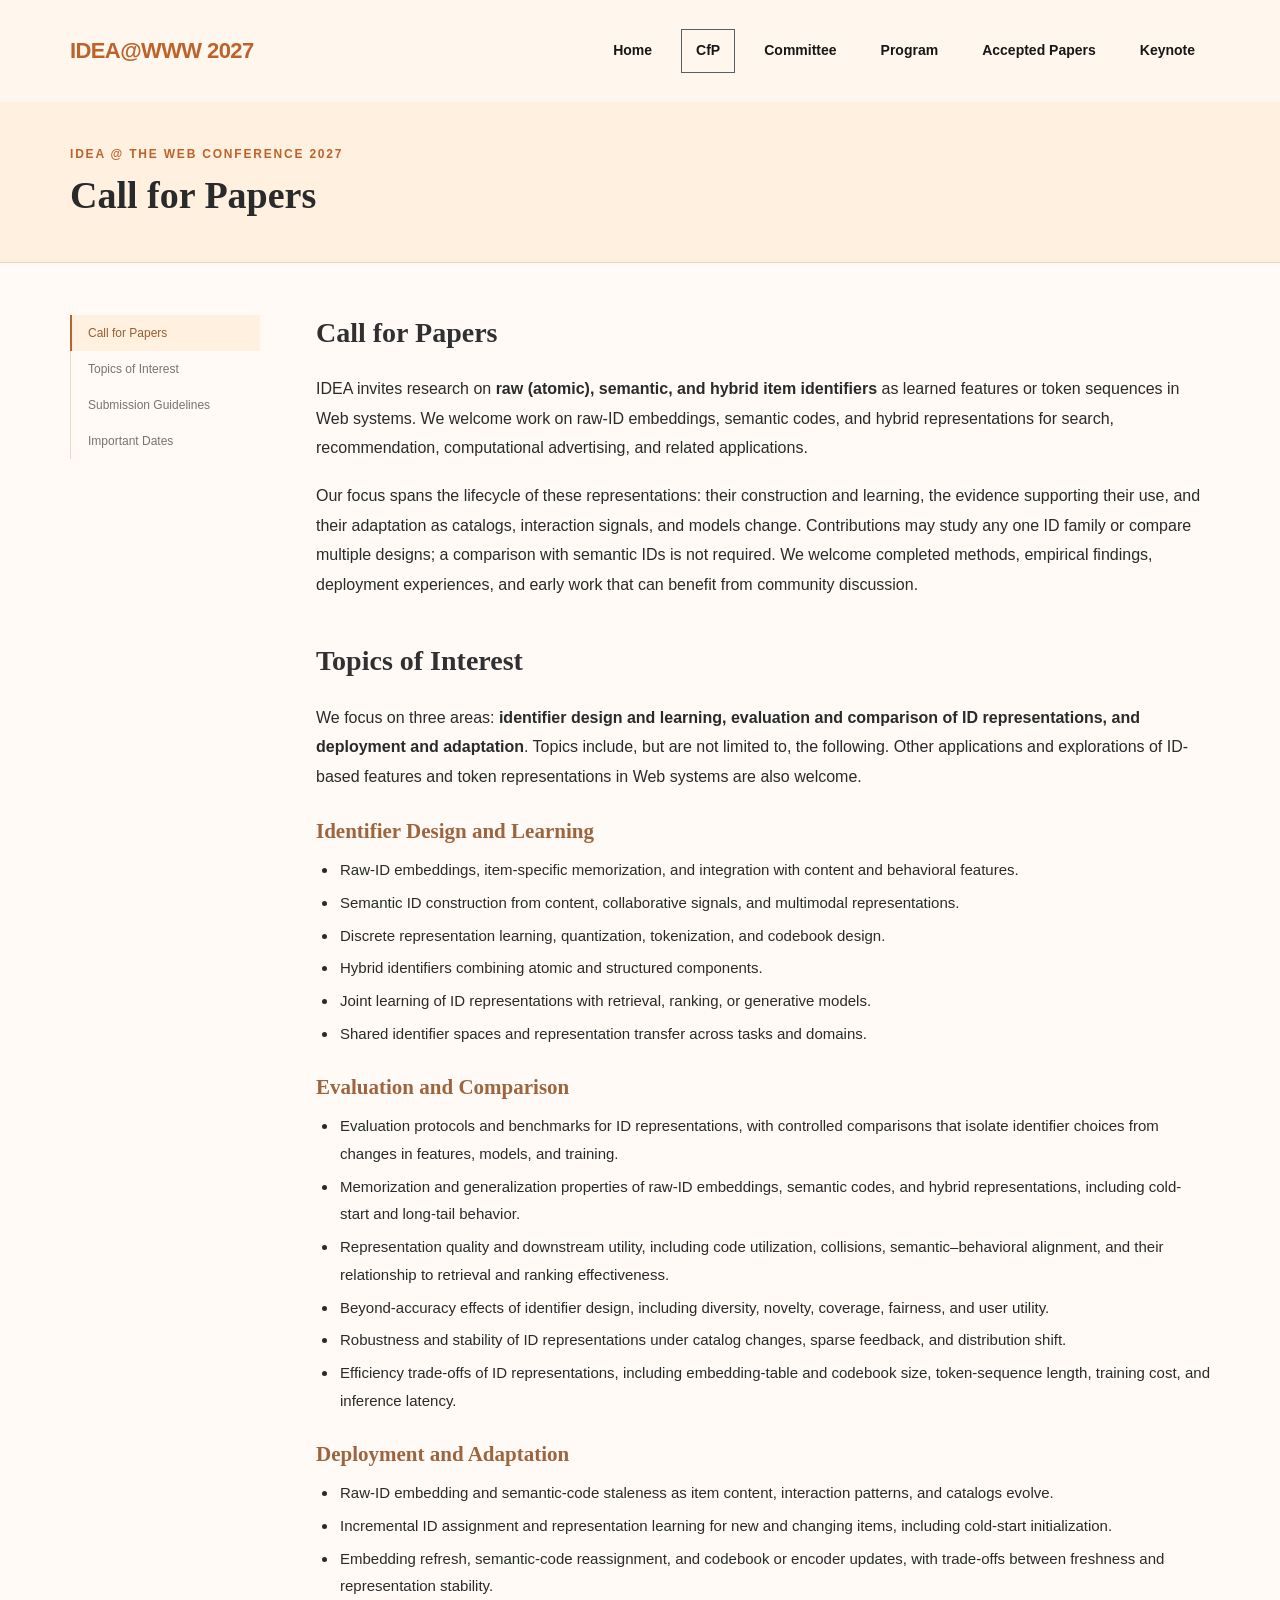
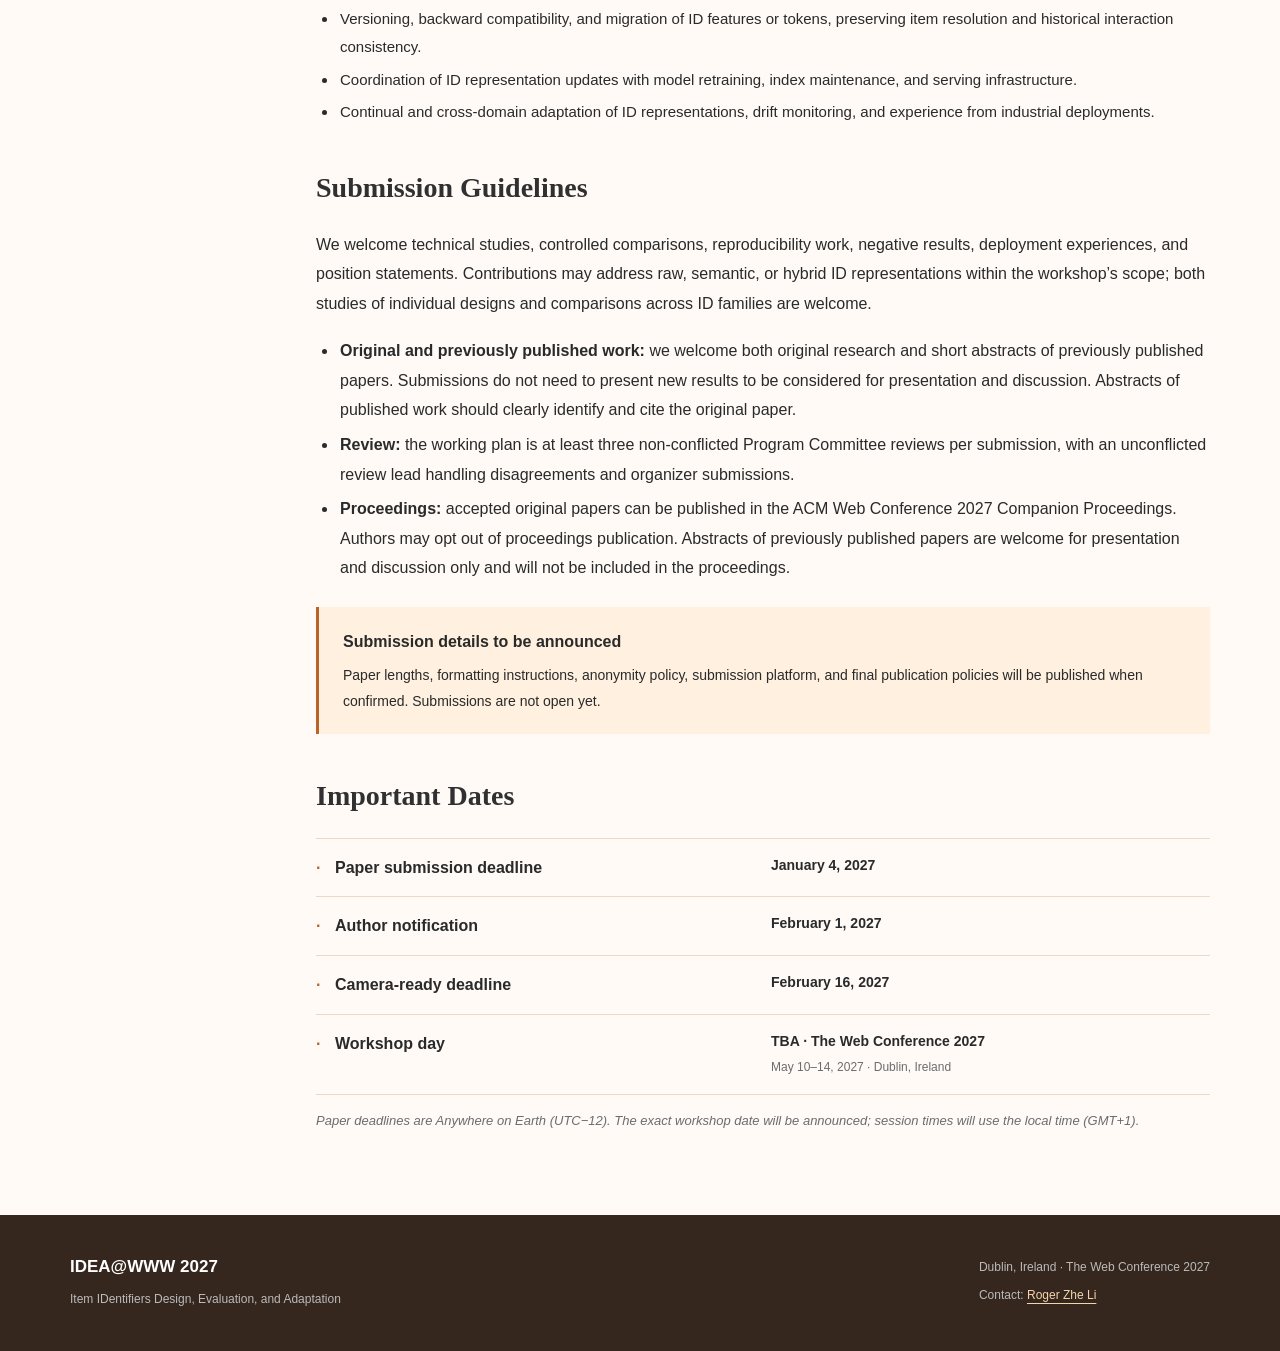
==== commit a60c71de: "Clarify eligibility of abstracts of previously published work" ====
--- a/cfp.html
+++ b/cfp.html
@@ -88,10 +88,13 @@
 </p>
 <ul>
 <li>
+<strong>Original and previously published work:</strong> we welcome both original research and short abstracts of previously published papers. Submissions do not need to present new results to be considered for presentation and discussion. Abstracts of published work should clearly identify and cite the original paper.
+</li>
+<li>
 <strong>Review:</strong> the working plan is at least three non-conflicted Program Committee reviews per submission, with an unconflicted review lead handling disagreements and organizer submissions.
 </li>
 <li>
-<strong>Proceedings:</strong> accepted papers can be published in the ACM Web Conference 2027 Companion Proceedings. Authors may opt out of proceedings publication.
+<strong>Proceedings:</strong> accepted original papers can be published in the ACM Web Conference 2027 Companion Proceedings. Authors may opt out of proceedings publication. Abstracts of previously published papers are welcome for presentation and discussion only and will not be included in the proceedings.
 </li>
 </ul>
 <div class="notice">
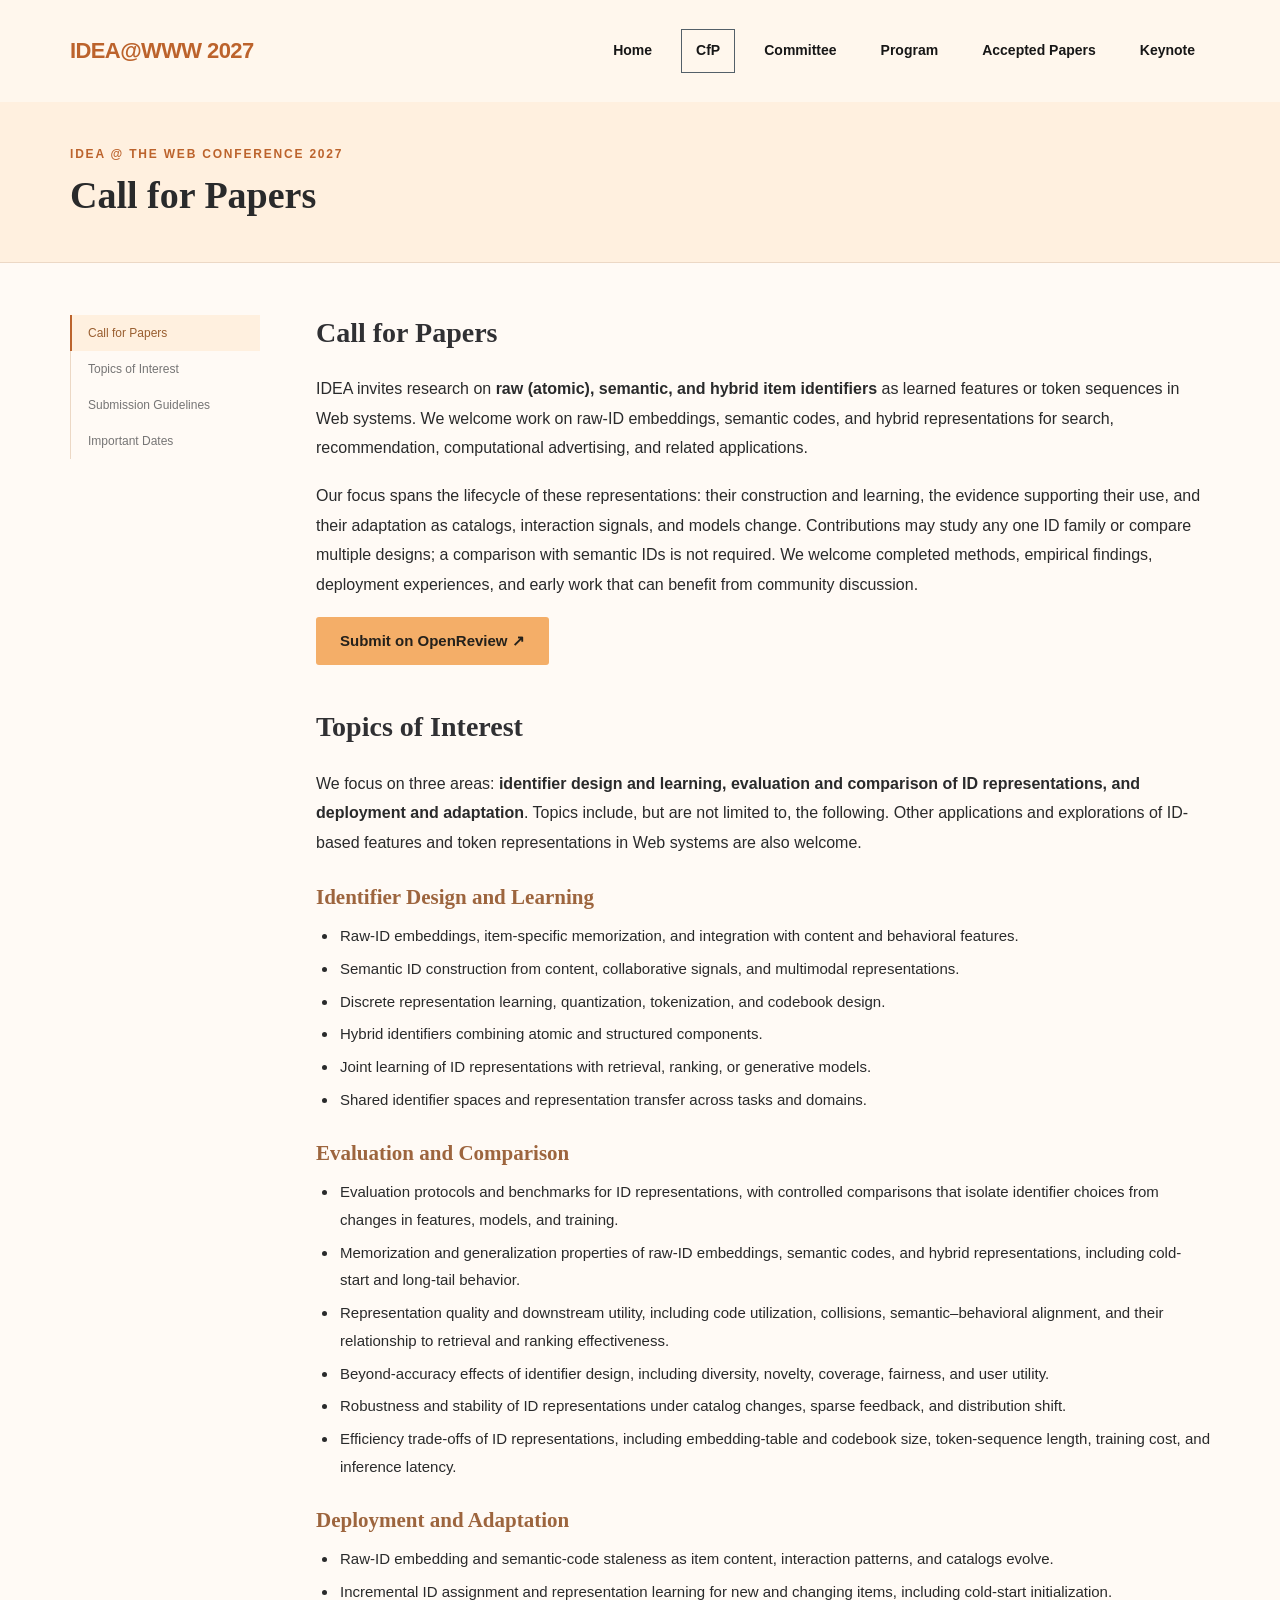
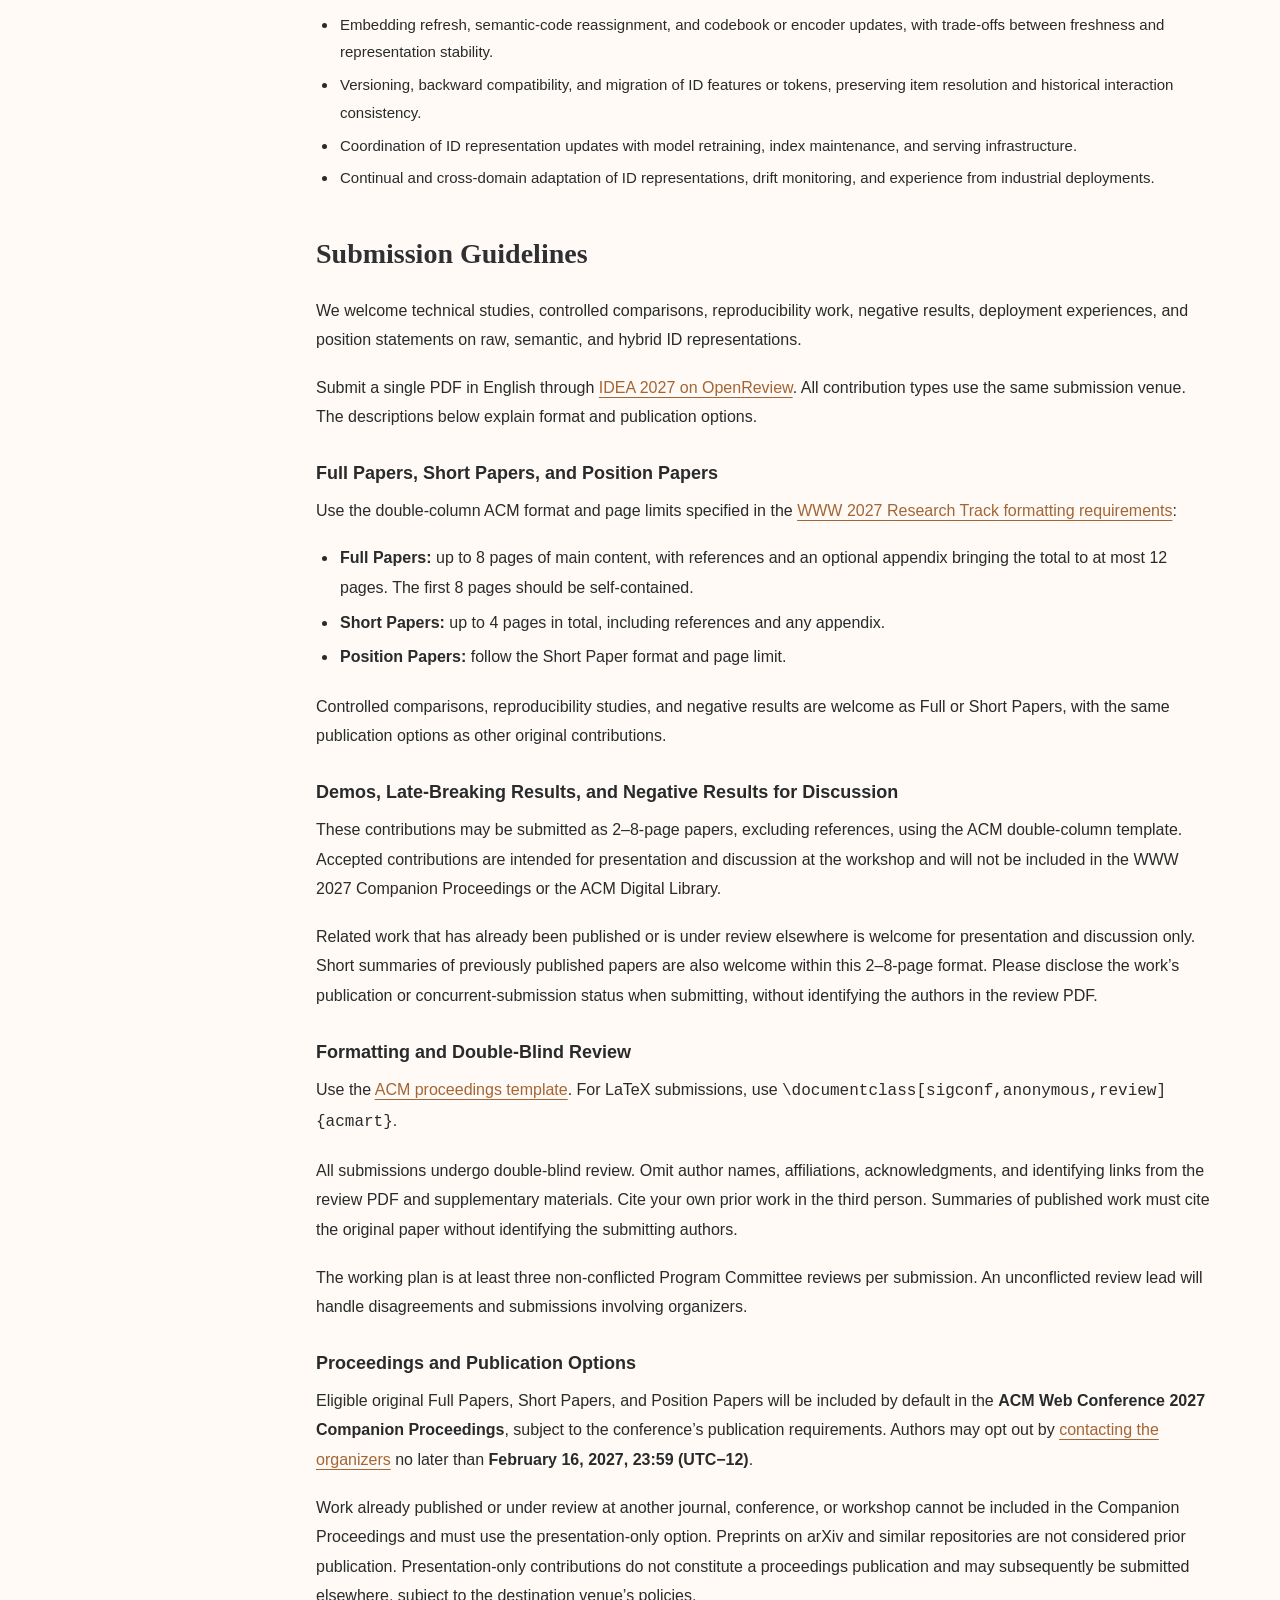
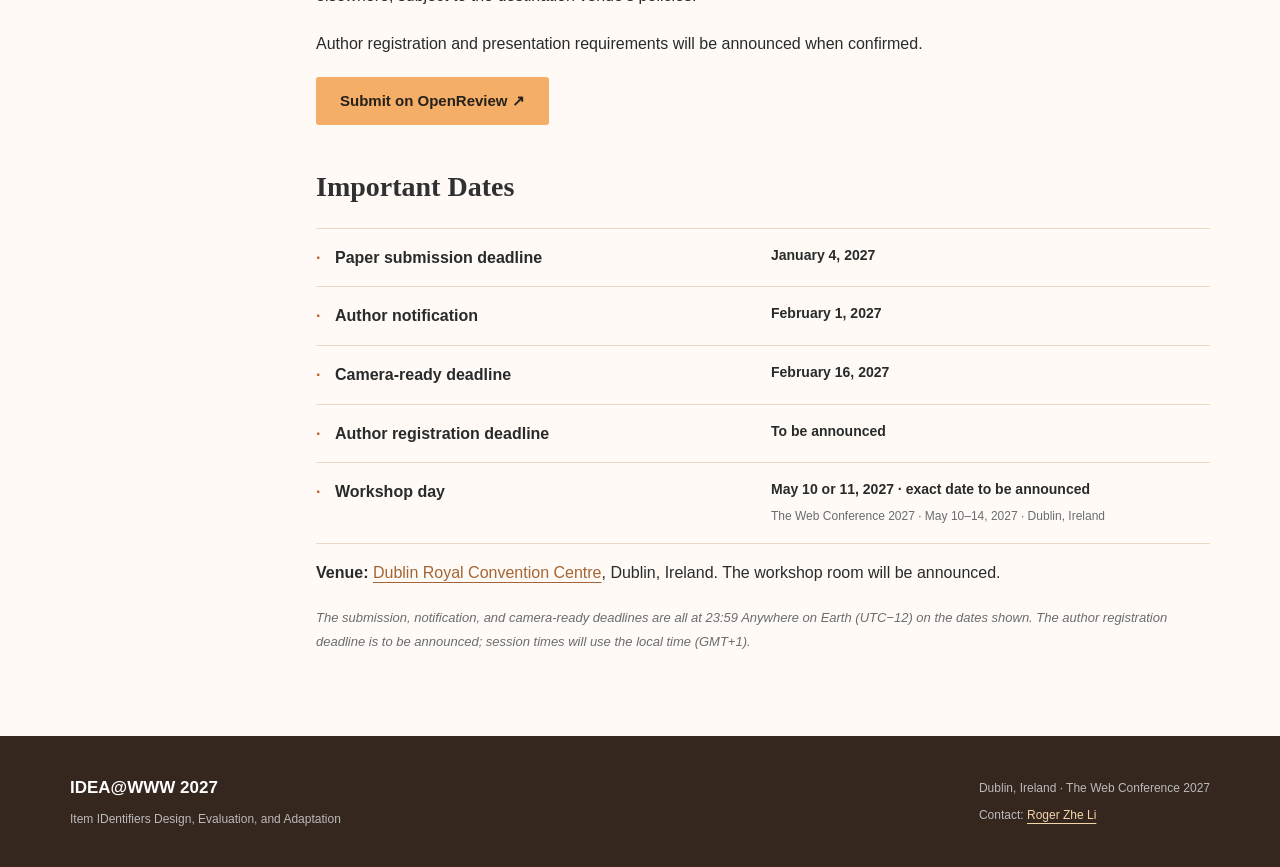
==== commit d8bedb3b: "Publish submission guidelines and OpenReview entry points" ====
--- a/cfp.html
+++ b/cfp.html
@@ -41,6 +41,7 @@
 <h2>Call for Papers</h2>
 <p>IDEA invites research on <strong>raw (atomic), semantic, and hybrid item identifiers</strong> as learned features or token sequences in Web systems. We welcome work on raw-ID embeddings, semantic codes, and hybrid representations for search, recommendation, computational advertising, and related applications.</p>
 <p>Our focus spans the lifecycle of these representations: their construction and learning, the evidence supporting their use, and their adaptation as catalogs, interaction signals, and models change. Contributions may study any one ID family or compare multiple designs; a comparison with semantic IDs is not required. We welcome completed methods, empirical findings, deployment experiences, and early work that can benefit from community discussion.</p>
+<p><a class="button" href="https://openreview.net/group?id=ACM.org/TheWebConf/2027/Workshop/IDEA" target="_blank" rel="noopener noreferrer">Submit on OpenReview ↗</a></p>
 </section>
 <section id="topics" class="content-section">
 <h2>Topics of Interest</h2>
@@ -80,29 +81,29 @@
 </div>
 </section>
 <section id="submission" class="content-section">
-<h2>
-Submission Guidelines
-</h2>
-<p>
-We welcome technical studies, controlled comparisons, reproducibility work, negative results, deployment experiences, and position statements. Contributions may address raw, semantic, or hybrid ID representations within the workshop’s scope; both studies of individual designs and comparisons across ID families are welcome.
-</p>
+<h2>Submission Guidelines</h2>
+<p>We welcome technical studies, controlled comparisons, reproducibility work, negative results, deployment experiences, and position statements on raw, semantic, and hybrid ID representations.</p>
+<p>Submit a single PDF in English through <a href="https://openreview.net/group?id=ACM.org/TheWebConf/2027/Workshop/IDEA" target="_blank" rel="noopener noreferrer">IDEA 2027 on OpenReview</a>. All contribution types use the same submission venue. The descriptions below explain format and publication options.</p>
+<h3>Full Papers, Short Papers, and Position Papers</h3>
+<p>Use the double-column ACM format and page limits specified in the <a href="https://www2027.thewebconf.org/research-track-papers/#:~:text=Formatting%20Requirements" target="_blank" rel="noopener noreferrer">WWW 2027 Research Track formatting requirements</a>:</p>
 <ul>
-<li>
-<strong>Original and previously published work:</strong> we welcome both original research and short abstracts of previously published papers. Submissions do not need to present new results to be considered for presentation and discussion. Abstracts of published work should clearly identify and cite the original paper.
-</li>
-<li>
-<strong>Review:</strong> the working plan is at least three non-conflicted Program Committee reviews per submission, with an unconflicted review lead handling disagreements and organizer submissions.
-</li>
-<li>
-<strong>Proceedings:</strong> accepted original papers can be published in the ACM Web Conference 2027 Companion Proceedings. Authors may opt out of proceedings publication. Abstracts of previously published papers are welcome for presentation and discussion only and will not be included in the proceedings.
-</li>
+<li><strong>Full Papers:</strong> up to 8 pages of main content, with references and an optional appendix bringing the total to at most 12 pages. The first 8 pages should be self-contained.</li>
+<li><strong>Short Papers:</strong> up to 4 pages in total, including references and any appendix.</li>
+<li><strong>Position Papers:</strong> follow the Short Paper format and page limit.</li>
 </ul>
-<div class="notice">
-<strong>Submission details to be announced</strong>
-<p>
-Paper lengths, formatting instructions, anonymity policy, submission platform, and final publication policies will be published when confirmed. Submissions are not open yet.
-</p>
-</div>
+<p>Controlled comparisons, reproducibility studies, and negative results are welcome as Full or Short Papers, with the same publication options as other original contributions.</p>
+<h3>Demos, Late-Breaking Results, and Negative Results for Discussion</h3>
+<p>These contributions may be submitted as 2–8-page papers, excluding references, using the ACM double-column template. Accepted contributions are intended for presentation and discussion at the workshop and will not be included in the WWW 2027 Companion Proceedings or the ACM Digital Library.</p>
+<p>Related work that has already been published or is under review elsewhere is welcome for presentation and discussion only. Short summaries of previously published papers are also welcome within this 2–8-page format. Please disclose the work’s publication or concurrent-submission status when submitting, without identifying the authors in the review PDF.</p>
+<h3>Formatting and Double-Blind Review</h3>
+<p>Use the <a href="https://www.acm.org/publications/proceedings-template" target="_blank" rel="noopener noreferrer">ACM proceedings template</a>. For LaTeX submissions, use <code>\documentclass[sigconf,anonymous,review]{acmart}</code>.</p>
+<p>All submissions undergo double-blind review. Omit author names, affiliations, acknowledgments, and identifying links from the review PDF and supplementary materials. Cite your own prior work in the third person. Summaries of published work must cite the original paper without identifying the submitting authors.</p>
+<p>The working plan is at least three non-conflicted Program Committee reviews per submission. An unconflicted review lead will handle disagreements and submissions involving organizers.</p>
+<h3>Proceedings and Publication Options</h3>
+<p>Eligible original Full Papers, Short Papers, and Position Papers will be included by default in the <strong>ACM Web Conference 2027 Companion Proceedings</strong>, subject to the conference’s publication requirements. Authors may opt out by <a href="mailto:roger.zhe.li@huawei.com?subject=IDEA%202027%20Proceedings%20Opt-out">contacting the organizers</a> no later than <strong>February 16, 2027, 23:59 (UTC−12)</strong>.</p>
+<p>Work already published or under review at another journal, conference, or workshop cannot be included in the Companion Proceedings and must use the presentation-only option. Preprints on arXiv and similar repositories are not considered prior publication. Presentation-only contributions do not constitute a proceedings publication and may subsequently be submitted elsewhere, subject to the destination venue’s policies.</p>
+<p>Author registration and presentation requirements will be announced when confirmed.</p>
+<p><a class="button" href="https://openreview.net/group?id=ACM.org/TheWebConf/2027/Workshop/IDEA" target="_blank" rel="noopener noreferrer">Submit on OpenReview ↗</a></p>
 </section>
 <section id="dates" class="content-section">
 <h2>
@@ -128,16 +129,19 @@
 <dd>February 16, 2027</dd>
 </div>
 <div>
-<dt>
-Workshop day
-</dt>
+<dt>Author registration deadline</dt>
+<dd>To be announced</dd>
+</div>
+<div>
+<dt>Workshop day</dt>
 <dd>
-TBA · The Web Conference 2027<br><span>May 10–14, 2027 · Dublin, Ireland</span>
+May 10 or 11, 2027 · exact date to be announced<br><span>The Web Conference 2027 · May 10–14, 2027 · Dublin, Ireland</span>
 </dd>
 </div>
 </dl>
+<p><strong>Venue:</strong> <a href="https://www2027.thewebconf.org/attending/396-2/" target="_blank" rel="noopener noreferrer">Dublin Royal Convention Centre</a>, Dublin, Ireland. The workshop room will be announced.</p>
 <p class="note">
-Paper deadlines are Anywhere on Earth (UTC−12). The exact workshop date will be announced; session times will use the local time (GMT+1).
+The submission, notification, and camera-ready deadlines are all at 23:59 Anywhere on Earth (UTC−12) on the dates shown. The author registration deadline is to be announced; session times will use the local time (GMT+1).
 </p>
 </section>
 </div>
--- a/assets/style.css
+++ b/assets/style.css
@@ -648,3 +648,9 @@
 @media(max-width:760px) {
   .home-content { padding-top:30px; padding-bottom:36px; }
 }
+
+.hero-actions { display:flex; flex-wrap:wrap; justify-content:center; gap:12px; margin-top:18px; }
+.button-secondary { background:rgba(35,25,17,.20); border:1px solid rgba(255,255,255,.75); color:#fff; }
+.button-secondary:hover { background:rgba(35,25,17,.40); color:#fff; }
+code { overflow-wrap:anywhere; }
+#submission h3 { margin-top:28px; }
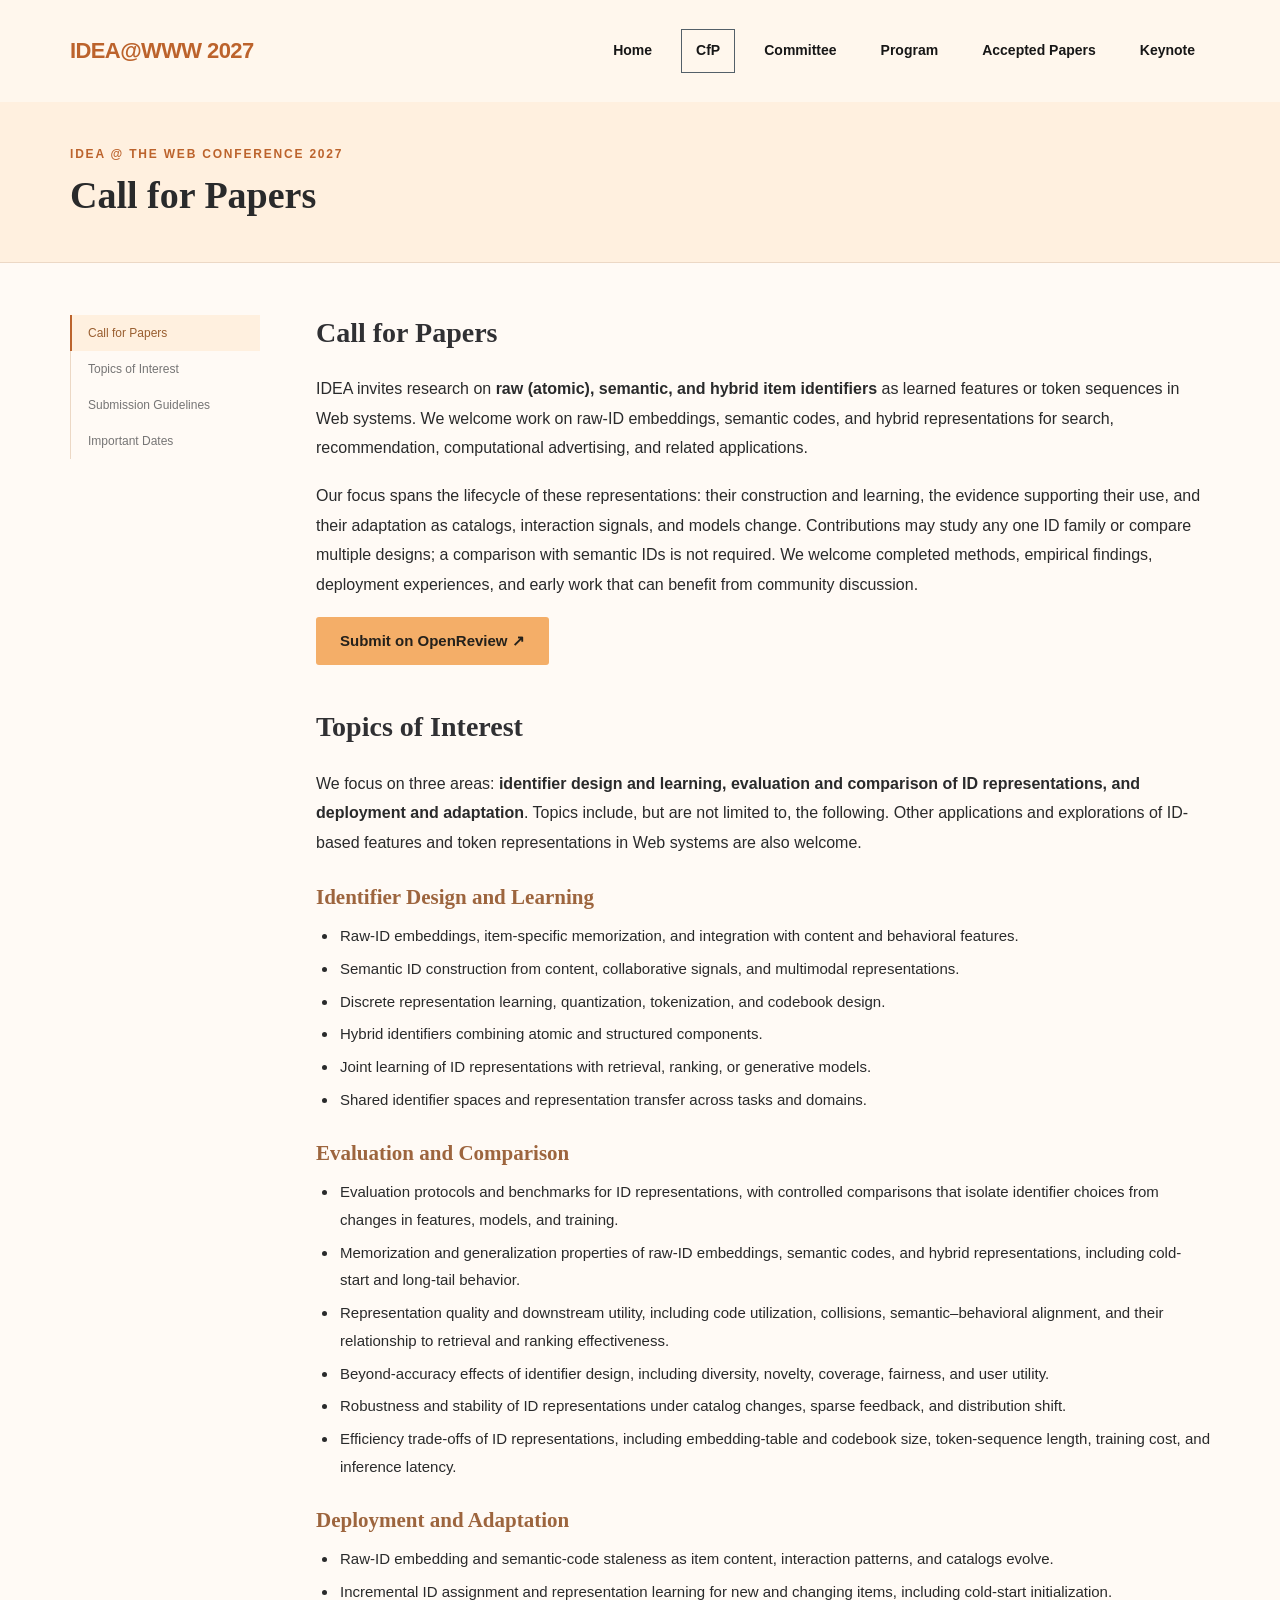
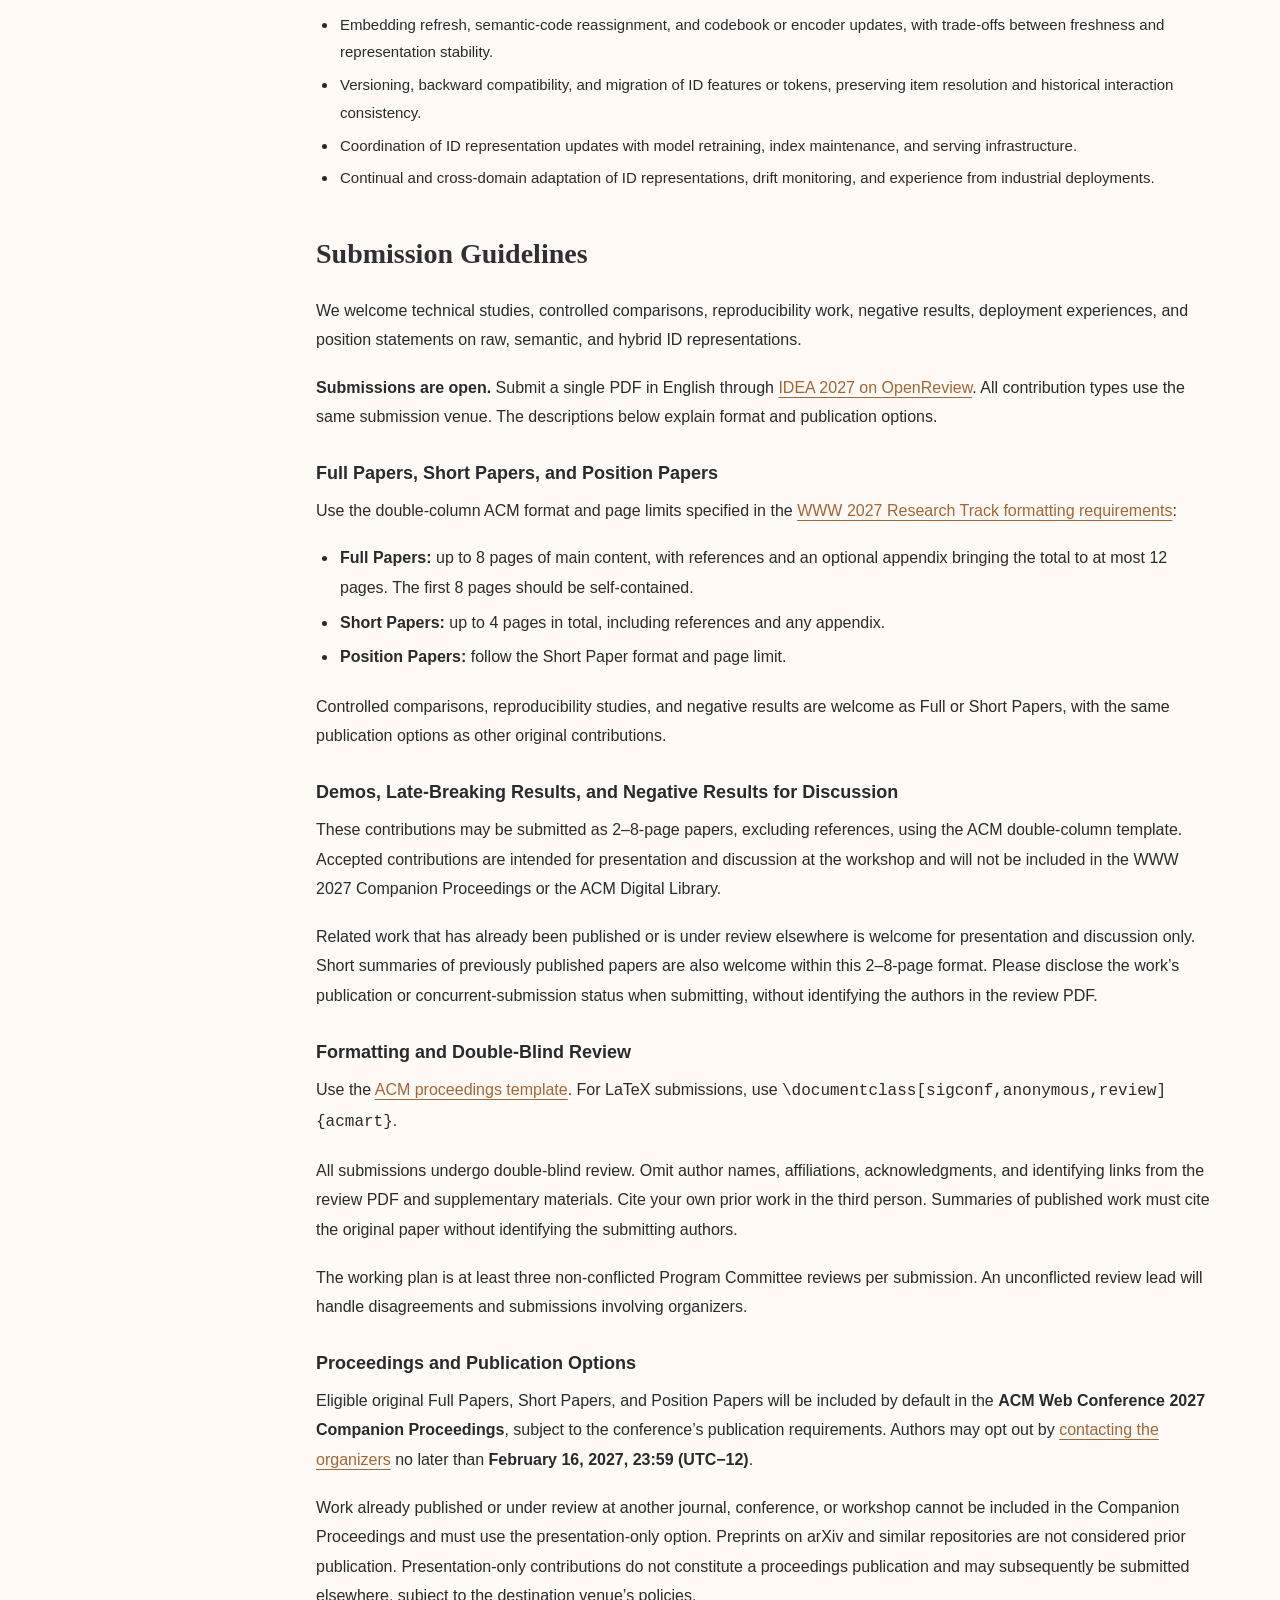
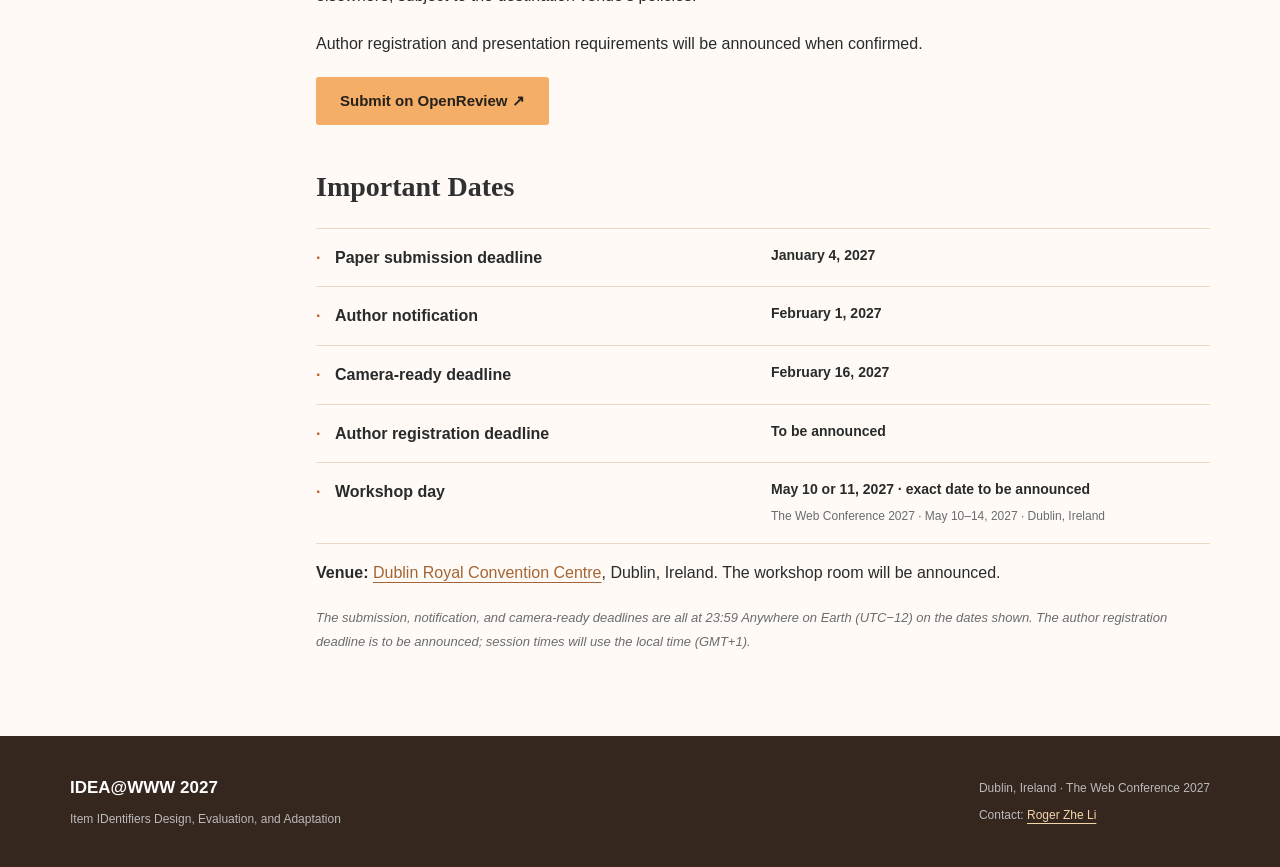
==== commit ea845c8c: "Announce submissions are open" ====
--- a/cfp.html
+++ b/cfp.html
@@ -83,7 +83,7 @@
 <section id="submission" class="content-section">
 <h2>Submission Guidelines</h2>
 <p>We welcome technical studies, controlled comparisons, reproducibility work, negative results, deployment experiences, and position statements on raw, semantic, and hybrid ID representations.</p>
-<p>Submit a single PDF in English through <a href="https://openreview.net/group?id=ACM.org/TheWebConf/2027/Workshop/IDEA" target="_blank" rel="noopener noreferrer">IDEA 2027 on OpenReview</a>. All contribution types use the same submission venue. The descriptions below explain format and publication options.</p>
+<p><strong>Submissions are open.</strong> Submit a single PDF in English through <a href="https://openreview.net/group?id=ACM.org/TheWebConf/2027/Workshop/IDEA" target="_blank" rel="noopener noreferrer">IDEA 2027 on OpenReview</a>. All contribution types use the same submission venue. The descriptions below explain format and publication options.</p>
 <h3>Full Papers, Short Papers, and Position Papers</h3>
 <p>Use the double-column ACM format and page limits specified in the <a href="https://www2027.thewebconf.org/research-track-papers/#:~:text=Formatting%20Requirements" target="_blank" rel="noopener noreferrer">WWW 2027 Research Track formatting requirements</a>:</p>
 <ul>
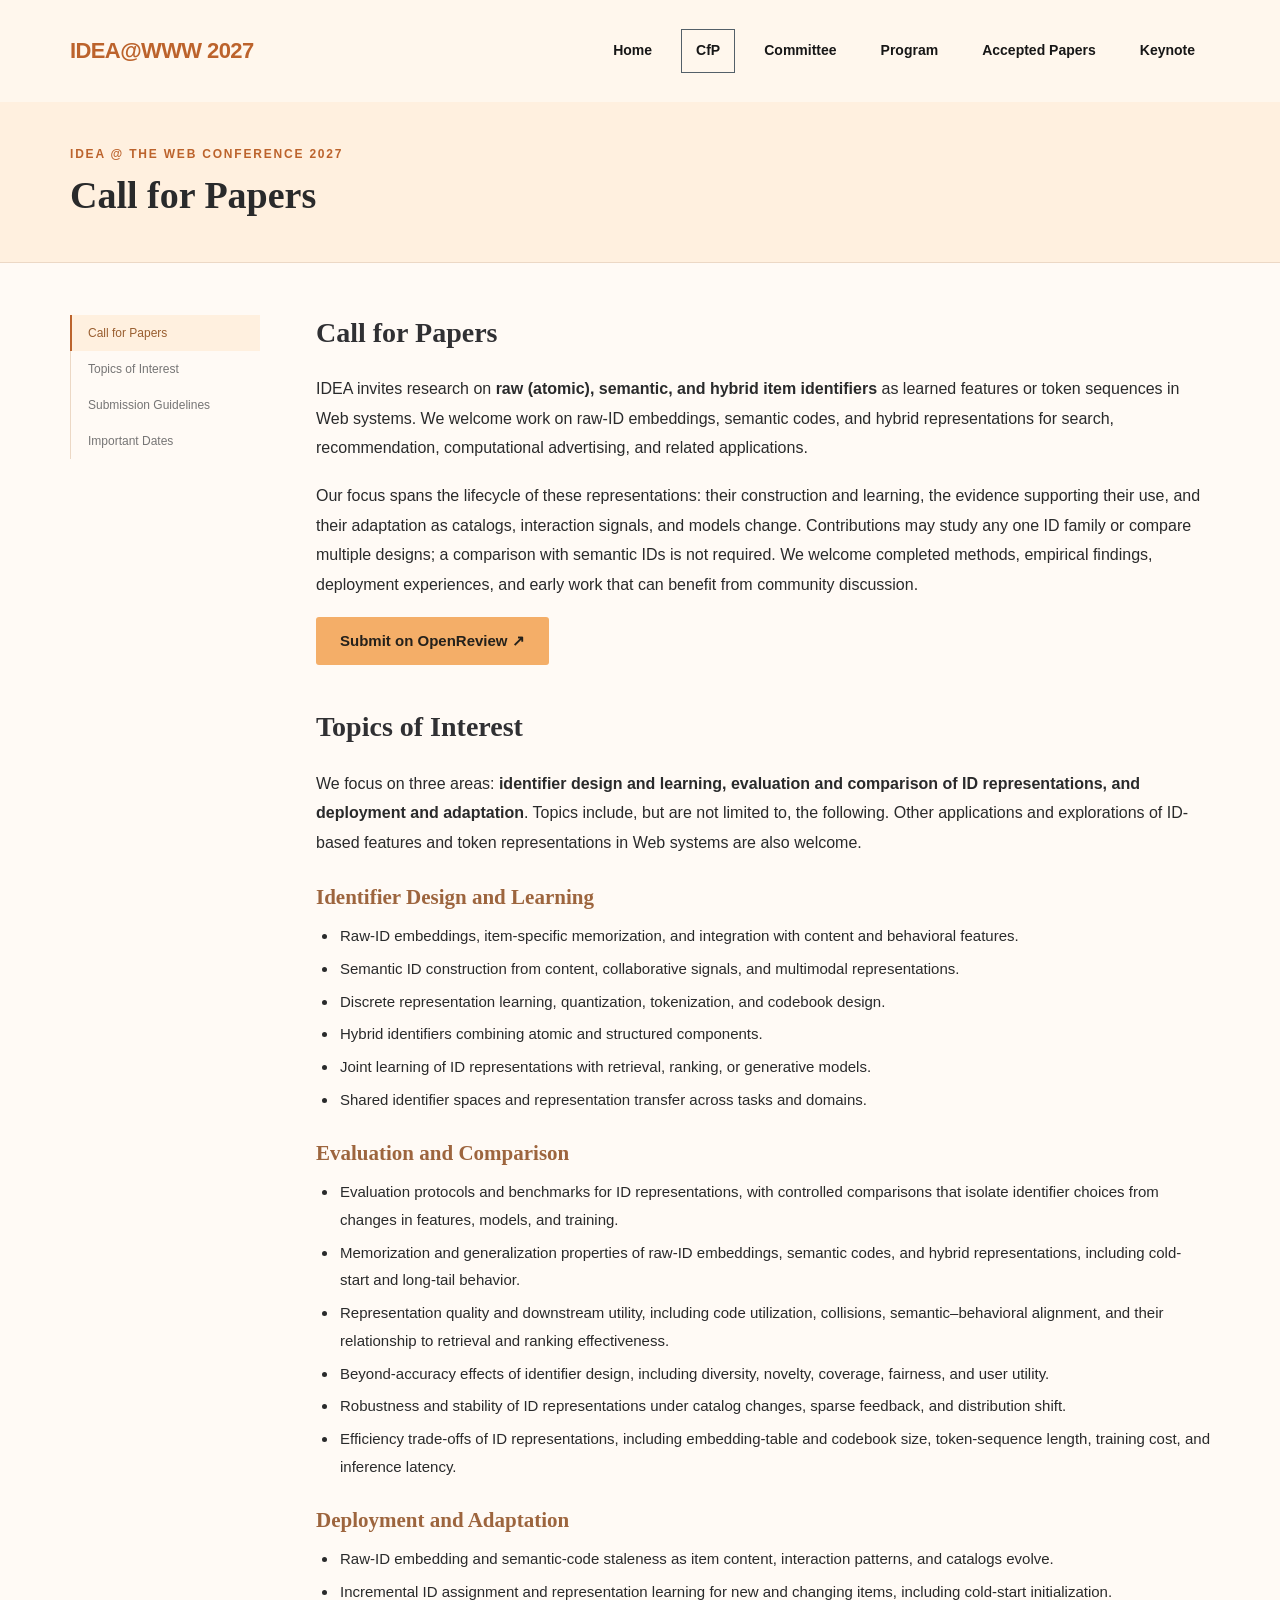
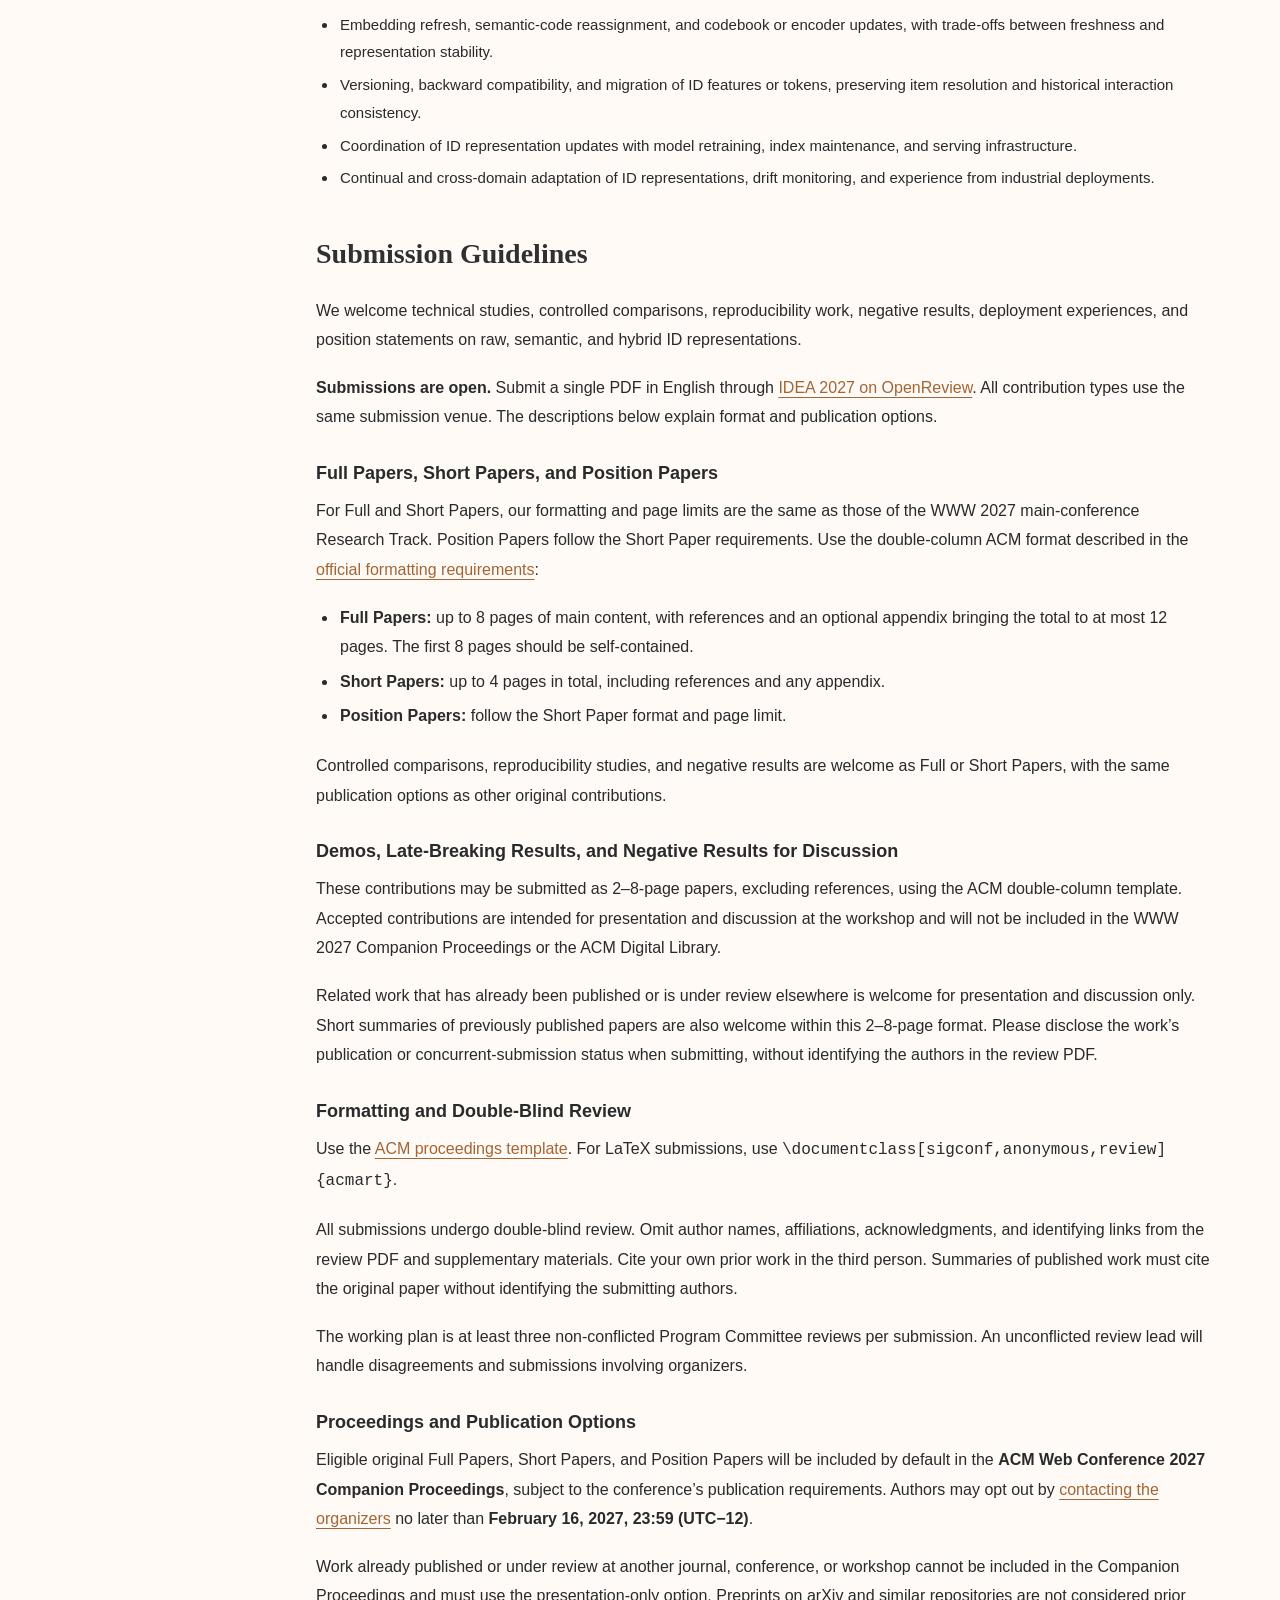
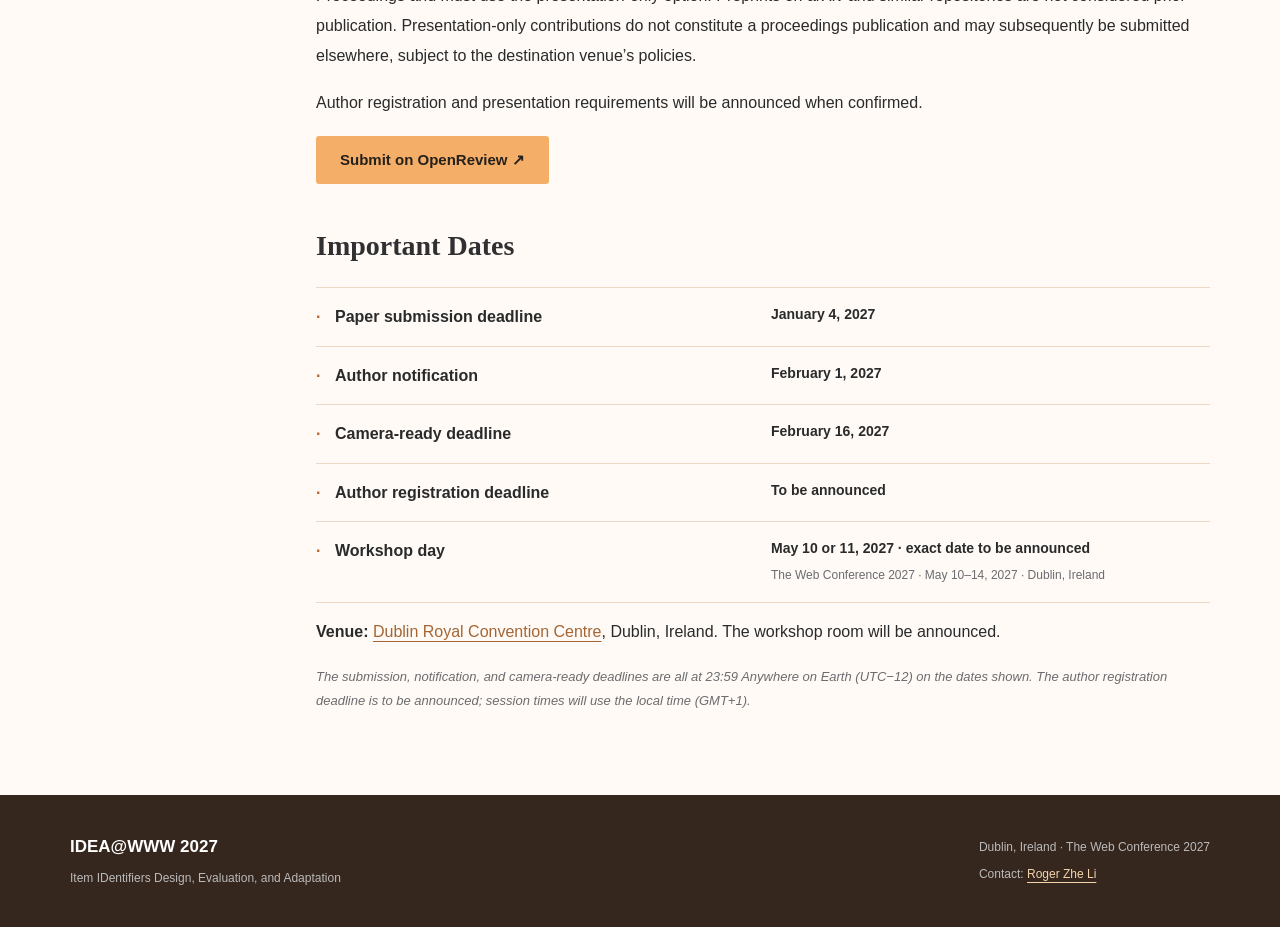
==== commit 64df65dc: "Clarify alignment with main-conference formatting and page limits" ====
--- a/cfp.html
+++ b/cfp.html
@@ -85,7 +85,7 @@
 <p>We welcome technical studies, controlled comparisons, reproducibility work, negative results, deployment experiences, and position statements on raw, semantic, and hybrid ID representations.</p>
 <p><strong>Submissions are open.</strong> Submit a single PDF in English through <a href="https://openreview.net/group?id=ACM.org/TheWebConf/2027/Workshop/IDEA" target="_blank" rel="noopener noreferrer">IDEA 2027 on OpenReview</a>. All contribution types use the same submission venue. The descriptions below explain format and publication options.</p>
 <h3>Full Papers, Short Papers, and Position Papers</h3>
-<p>Use the double-column ACM format and page limits specified in the <a href="https://www2027.thewebconf.org/research-track-papers/#:~:text=Formatting%20Requirements" target="_blank" rel="noopener noreferrer">WWW 2027 Research Track formatting requirements</a>:</p>
+<p>For Full and Short Papers, our formatting and page limits are the same as those of the WWW 2027 main-conference Research Track. Position Papers follow the Short Paper requirements. Use the double-column ACM format described in the <a href="https://www2027.thewebconf.org/research-track-papers/#:~:text=Formatting%20Requirements" target="_blank" rel="noopener noreferrer">official formatting requirements</a>:</p>
 <ul>
 <li><strong>Full Papers:</strong> up to 8 pages of main content, with references and an optional appendix bringing the total to at most 12 pages. The first 8 pages should be self-contained.</li>
 <li><strong>Short Papers:</strong> up to 4 pages in total, including references and any appendix.</li>
